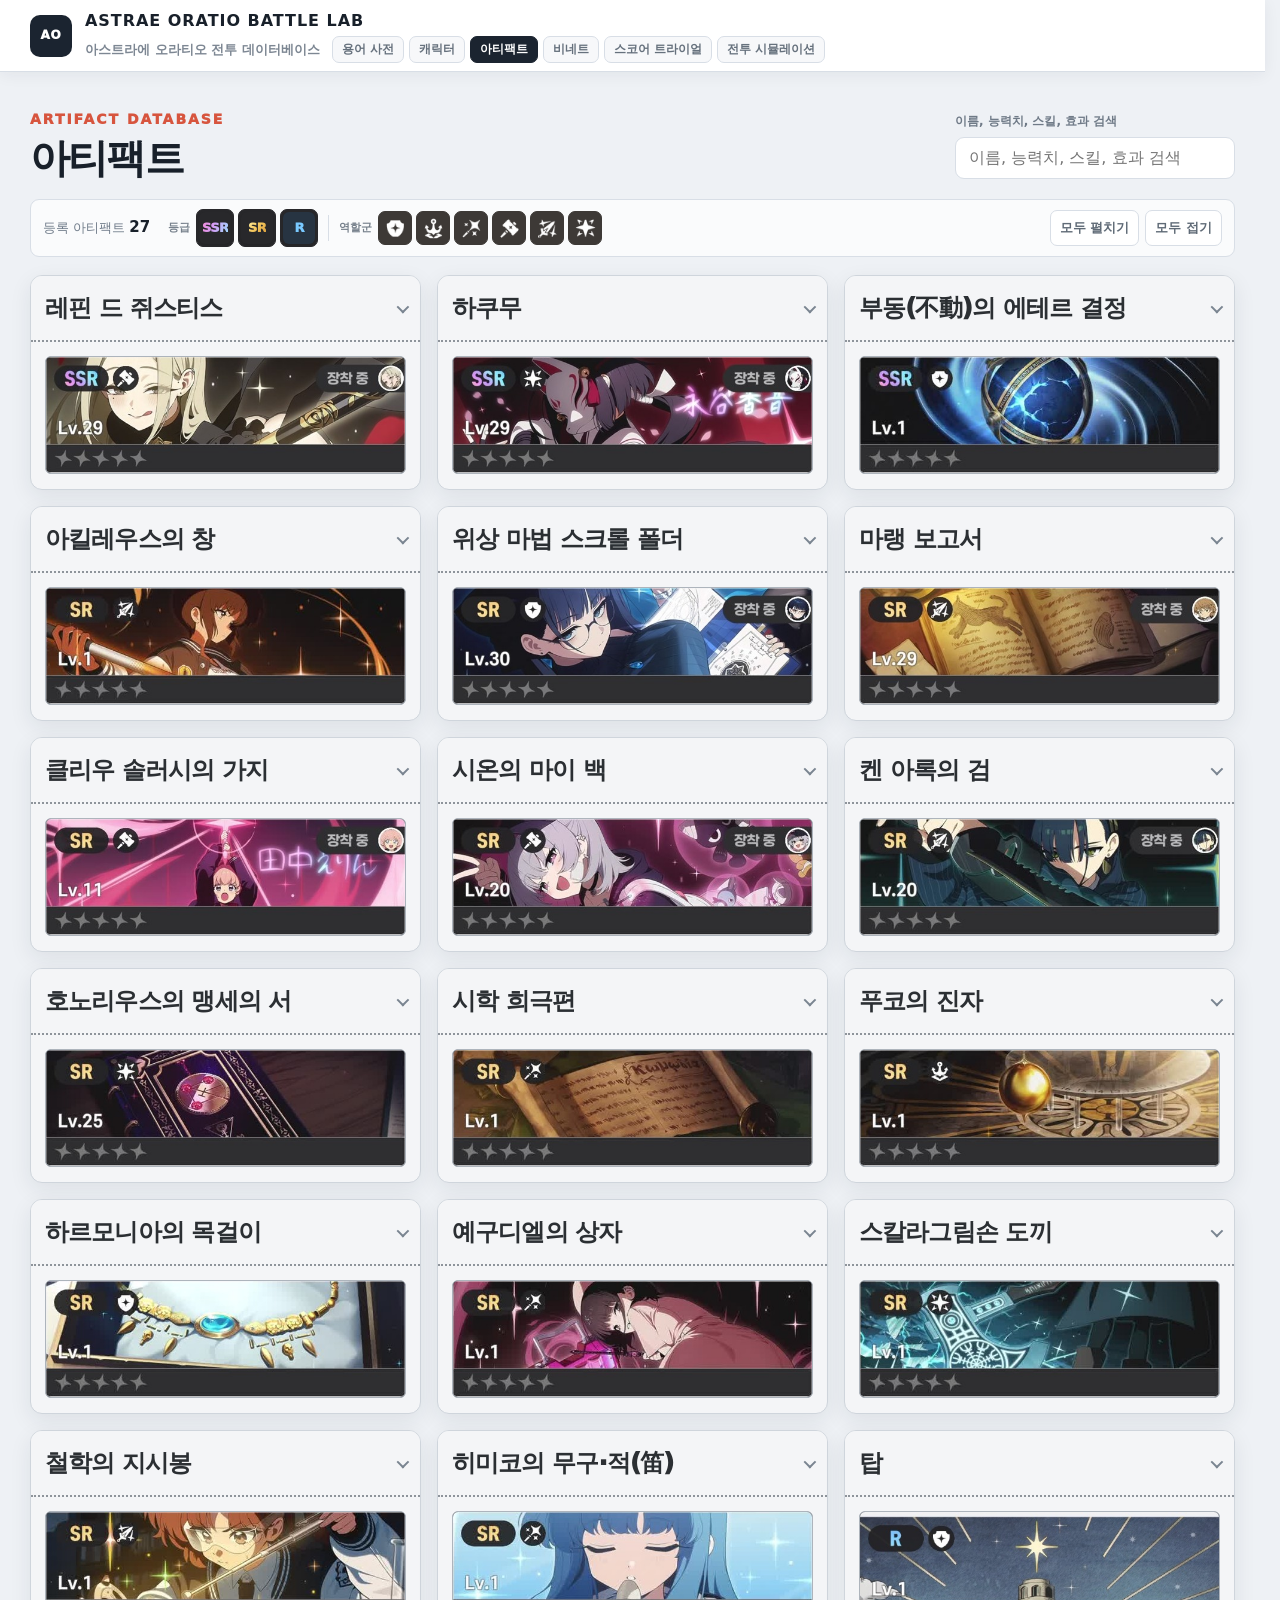
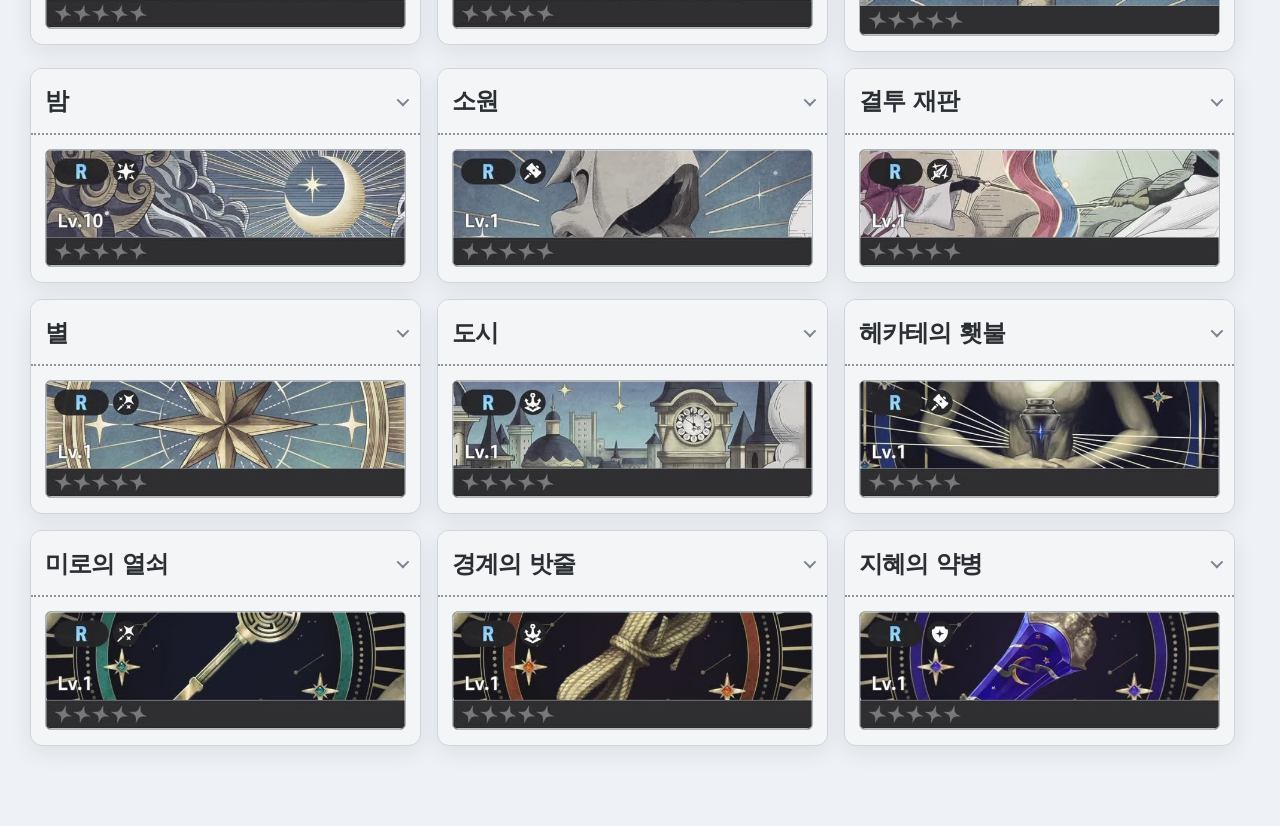
==== artifacts.html @ 06293d90 "모바일 버전 업로드" ====
<!DOCTYPE html>
<html lang="ko">
<head>
<meta charset="utf-8"/>
<meta content="width=device-width, initial-scale=1" name="viewport"/>
<meta content="아스트라에 오라티오 전투 데이터베이스" name="description"/>
<title>아티팩트 | Astrae Oratio Battle Lab</title>
<link href="styles.css?v=70" rel="stylesheet"/>
</head>
<body>
<header class="app-topbar">
<div class="brand">
<a aria-label="Astrae Oratio Battle Lab" class="brand-mark" href="characters.html">AO</a>
<div class="brand-copy">
<a class="brand-title" href="characters.html"><strong>ASTRAE ORATIO BATTLE LAB</strong></a>
<div class="brand-lower">
<small>아스트라에 오라티오 전투 데이터베이스</small>
<nav aria-label="페이지 이동" class="site-nav"><a href="glossary.html">용어 사전</a><a href="characters.html">캐릭터</a><a href="artifacts.html" class="active" aria-current="page">아티팩트</a><a href="vignettes.html">비네트</a><a href="score-trial.html">스코어 트라이얼</a><a href="combat.html">전투 시뮬레이션</a></nav>
</div>
</div>
</div>
</header>
<main class="page-shell artifact-page" id="top">
<header class="page-heading character-page-heading">
<div class="page-heading-copy">
<span>ARTIFACT DATABASE</span>
<h1>아티팩트</h1>
</div>
<label class="search-field">
<span>이름, 능력치, 스킬, 효과 검색</span>
<input id="artifact-search" placeholder="이름, 능력치, 스킬, 효과 검색" type="search"/>
</label>
</header>

<div class="list-toolbar artifact-filter-toolbar">
<div class="toolbar-primary">
<span class="character-total">등록 아티팩트 <b id="artifact-count">27</b></span>
<div aria-label="등급 및 역할군 필터" class="character-filters">
<div aria-label="등급 필터" class="filter-group artifact-grade-filter-group">
<span class="filter-group-label">등급</span>
<div class="filter-buttons">
<button class="filter-icon-button artifact-grade-filter" data-filter-group="grade" data-filter-value="SSR" data-tooltip="등급 · SSR" type="button"><span class="identity-icon-bg rarity-emblem rarity-ssr"><span>SSR</span></span></button>
<button class="filter-icon-button artifact-grade-filter" data-filter-group="grade" data-filter-value="SR" data-tooltip="등급 · SR" type="button"><span class="identity-icon-bg rarity-emblem rarity-sr"><span>SR</span></span></button>
<button class="filter-icon-button artifact-grade-filter" data-filter-group="grade" data-filter-value="R" data-tooltip="등급 · R" type="button"><span class="identity-icon-bg rarity-emblem rarity-r"><span>R</span></span></button>
</div>
</div>
<span aria-hidden="true" class="filter-divider"></span>
<div aria-label="역할군 필터" class="filter-group">
<span class="filter-group-label">역할군</span>
<div class="filter-buttons">
<button class="filter-icon-button" data-filter-group="role" data-filter-value="defender" data-tooltip="역할군 · 디펜더" type="button"><img alt="디펜더" src="assets/defender.png"/></button>
<button class="filter-icon-button" data-filter-group="role" data-filter-value="anchor" data-tooltip="역할군 · 앵커" type="button"><img alt="앵커" src="assets/anchor.png"/></button>
<button class="filter-icon-button" data-filter-group="role" data-filter-value="supporter" data-tooltip="역할군 · 서포터" type="button"><img alt="서포터" src="assets/supporter.png"/></button>
<button class="filter-icon-button" data-filter-group="role" data-filter-value="breaker" data-tooltip="역할군 · 브레이커" type="button"><img alt="브레이커" src="assets/breaker.png"/></button>
<button class="filter-icon-button" data-filter-group="role" data-filter-value="attacker" data-tooltip="역할군 · 어태커" type="button"><img alt="어태커" src="assets/attacker.png"/></button>
<button class="filter-icon-button" data-filter-group="role" data-filter-value="sweeper" data-tooltip="역할군 · 스위퍼" type="button"><img alt="스위퍼" src="assets/sweeper.png"/></button>
</div>
</div>
<button aria-hidden="true" class="reset-filters is-placeholder" disabled id="artifact-reset-filters" type="button">필터 초기화</button>
</div>
</div>
<div class="toolbar-actions">
<button id="artifact-expand-all" type="button">모두 펼치기</button>
<button id="artifact-collapse-all" type="button">모두 접기</button>
</div>
</div>

<section aria-label="아티팩트 목록" class="artifact-entry-list" id="artifact-list"></section>
<div class="empty-state" hidden id="artifact-empty">검색 또는 필터 조건에 맞는 아티팩트가 없습니다.</div>
</main>
<div aria-hidden="true" class="tooltip" role="tooltip"></div>
<script src="terms.js?v=69"></script>
<script src="artifact.js?v=69"></script>
</body>
</html>
---- styles.css ----
:root {
  --page: #eef1f5;
  --surface: #ffffff;
  --surface-soft: #f7f8fa;
  --surface-muted: #f1f3f6;
  --ink: #18202a;
  --text: #343d48;
  --muted: #6f7b89;
  --line: #d8dee6;
  --line-strong: #c5ced8;
  --navy: #1b2430;
  --accent: #d7553e;
  --accent-soft: #fff2ed;
  --cyan: #2c9d86;
  --shadow: 0 8px 24px rgba(28, 38, 49, .07);
  --font: "Pretendard Variable", "Pretendard", "SUIT Variable", "Apple SD Gothic Neo", "Noto Sans KR", system-ui, sans-serif;
}
* { box-sizing: border-box; }
html { scroll-behavior: smooth; background: var(--page); }
body { margin: 0; min-width: 320px; background: var(--page); color: var(--ink); font-family: var(--font); font-size: 16px; line-height: 1.68; word-break: keep-all; }
button, input { font: inherit; }
button { color: inherit; }
a { color: inherit; text-decoration: none; }

.app-topbar { position: sticky; top: 0; z-index: 100; display: flex; align-items: center; height: 72px; padding: 0 30px; border-bottom: 1px solid var(--line); background: rgba(255,255,255,.96); backdrop-filter: blur(14px); box-shadow: 0 3px 15px rgba(28,38,49,.06); }
.brand { display: flex; align-items: center; gap: 13px; min-width: 0; }
.brand-mark { display: grid; place-items: center; width: 42px; height: 42px; border-radius: 10px; background: var(--navy); color: #fff; font-size: 12px; font-weight: 950; letter-spacing: .06em; }
.brand-copy { min-width: 0; }
.brand-title { display: block; width: fit-content; }
.brand strong { display: block; font-size: 16px; letter-spacing: .06em; }
.brand-lower { display: flex; align-items: center; gap: 12px; margin-top: 1px; }
.brand-lower small { margin: 0; color: #7d8793; font-size: 13px; font-weight: 650; white-space: nowrap; }
.site-nav { display: flex; align-items: center; gap: 5px; }
.site-nav a { padding: 4px 9px; border: 1px solid var(--line); border-radius: 7px; background: var(--surface-soft); color: #66717d; font-size: 12px; font-weight: 850; line-height: 1.35; }
.site-nav a:hover { border-color: #9ea9b5; color: var(--navy); }
.site-nav a.active { border-color: var(--navy); background: var(--navy); color: #fff; }

.page-shell { max-width: 1320px; margin: 0 auto; padding: 34px 30px 80px; }
.page-heading { display: flex; align-items: end; justify-content: space-between; gap: 30px; margin-bottom: 20px; }
.page-heading > div > span { color: var(--accent); font-size: 14px; font-weight: 950; letter-spacing: .14em; }
.page-heading h1 { margin: 4px 0 6px; font-size: 40px; line-height: 1.15; letter-spacing: -.045em; }
.page-heading p { max-width: 800px; margin: 0; color: var(--muted); font-size: 15px; }
.search-field { display: grid; gap: 6px; min-width: 280px; }
.search-field span { color: #6f7a87; font-size: 12px; font-weight: 850; }
.search-field input { width: 100%; height: 42px; padding: 0 13px; border: 1px solid var(--line); border-radius: 9px; background: #fff; color: var(--ink); outline: none; }
.search-field input:focus { border-color: #9aa7b5; box-shadow: 0 0 0 3px rgba(82,107,178,.1); }

.list-toolbar { display: flex; align-items: center; justify-content: space-between; gap: 14px; margin-bottom: 10px; padding: 9px 12px; border: 1px solid var(--line); border-radius: 9px; background: rgba(255,255,255,.72); color: var(--muted); font-size: 13px; }
.list-toolbar b { color: var(--ink); font-size: 15px; }
.toolbar-primary { display: flex; align-items: center; flex: 1 1 auto; flex-wrap: wrap; gap: 9px 18px; min-width: 0; }
.character-total { flex: 0 0 auto; white-space: nowrap; }
.character-filters { display: flex; align-items: center; flex: 1 1 620px; flex-wrap: wrap; gap: 7px 10px; min-width: 0; }
.filter-group { display: inline-flex; align-items: center; gap: 6px; }
.filter-group-label { color: #77818c; font-size: 11px; font-weight: 900; white-space: nowrap; }
.filter-buttons { display: flex; align-items: center; flex-wrap: wrap; gap: 4px; }
.filter-icon-button { position: relative; display: grid; place-items: center; width: 34px; height: 34px; padding: 4px; border: 1px solid var(--line); border-radius: 8px; background: #fff; cursor: pointer; }
.filter-icon-button img { display: block; width: 25px; height: 25px; object-fit: contain; }
.filter-icon-button.active { border-color: #d6a900; background: #fff3a2; box-shadow: 0 0 0 2px rgba(255,211,34,.22); }
.filter-icon-button::after { content: attr(data-tooltip); position: absolute; z-index: 30; left: 50%; bottom: calc(100% + 8px); width: max-content; max-width: 180px; padding: 6px 8px; border-radius: 6px; background: #20262d; color: #fff; font-size: 12px; font-weight: 800; line-height: 1.35; pointer-events: none; opacity: 0; visibility: hidden; transform: translate(-50%,4px); transition: opacity .12s ease, transform .12s ease, visibility .12s ease; }
.filter-icon-button:hover::after, .filter-icon-button:focus-visible::after { opacity: 1; visibility: visible; transform: translate(-50%,0); }
.filter-divider { width: 1px; height: 26px; background: var(--line); }
.toolbar-actions { display: flex; flex: 0 0 auto; gap: 6px; }
.list-toolbar button, .section-nav button { border: 1px solid var(--line); border-radius: 7px; background: #fff; cursor: pointer; font-size: 13px; font-weight: 800; }
.toolbar-actions button { padding: 6px 9px; color: #5f6a76; }
.toolbar-actions button:hover, .section-nav button:hover { border-color: var(--navy); color: var(--navy); }

.character-list { display: grid; gap: 14px; }
.character-card { border: 1px solid var(--line-strong); border-radius: 12px; background: var(--surface); box-shadow: var(--shadow); overflow: clip; }
.character-summary { min-height: 112px; display: grid; grid-template-columns: minmax(310px,1fr) auto 30px; align-items: center; gap: 22px; padding: 14px 18px; cursor: pointer; list-style: none; user-select: none; }
.character-summary::-webkit-details-marker { display: none; }
.character-summary:hover { background: #fbfcfd; }
.character-card[open] .character-summary { border-bottom: 1px solid var(--line); }
.character-identity { display: flex; align-items: center; gap: 12px; min-width: 0; }
.character-portrait { position: relative; flex: 0 0 auto; width: 76px; height: 88px; overflow: hidden; border: 1px solid #d5dce5; border-radius: 8px; background: linear-gradient(145deg,#f6f3ef,#e9edf2); box-shadow: 0 2px 8px rgba(28,38,49,.08); }
.character-portrait-image { display: block; width: 100%; height: 100%; object-fit: cover; object-position: center 20%; }
.character-identity-icons { display: flex; gap: 5px; }
.character-identity-icon { display: block; width: 30px; height: 30px; object-fit: contain; border-radius: 5px; padding: 2px; background: #28282b; box-shadow: 0 1px 3px rgba(0,0,0,.14); }
.character-identity-icon.role-icon { background: #3d3936; }
.character-name-group { display: inline-flex; align-items: center; gap: 7px; min-width: 0; }
.character-identity h2 { margin: 0; font-size: 28px; line-height: 1.2; letter-spacing: -.035em; }
.character-tags { display: flex; flex-wrap: wrap; justify-content: flex-end; gap: 6px; }
.character-tag { padding: 5px 9px; border: 1px solid #dfe4e9; border-radius: 7px; background: #f3f5f7; color: #56616e; font-size: 12px; font-weight: 850; white-space: nowrap; }
.character-tag.hot { border-color: #ffcaba; background: var(--accent-soft); color: #bd4b34; }
.character-tag.rarity { border-color: #e2c977; background: #fff9dc; color: #8a6c00; }
.summary-action { display: flex; align-items: center; justify-content: flex-end; color: #7a8591; }
.summary-action i { width: 9px; height: 9px; border-right: 2px solid #7a8591; border-bottom: 2px solid #7a8591; transform: rotate(45deg) translateY(-2px); transition: transform .2s ease; }
.character-card[open] .summary-action i { transform: rotate(225deg) translate(-1px,-1px); }

.character-content { padding: 18px; background: #f8f9fb; }
.section-nav { position: sticky; top: 82px; z-index: 30; display: flex; gap: 6px; margin-bottom: 18px; padding: 7px; border: 1px solid var(--line); border-radius: 9px; background: rgba(255,255,255,.95); box-shadow: 0 4px 14px rgba(28,38,49,.05); overflow-x: auto; }
.section-nav button { padding: 8px 12px; color: #5e6976; white-space: nowrap; }
.character-section { scroll-margin-top: 145px; }
.character-section + .character-section { margin-top: 28px; }
.section-heading { display: flex; align-items: center; gap: 12px; margin-bottom: 10px; padding: 0 2px 9px; border-bottom: 2px solid var(--navy); }
.section-heading > span { color: var(--accent); font-size: 12px; font-weight: 950; letter-spacing: .1em; }
.section-heading h3 { position: relative; z-index: 0; display: inline-block; width: fit-content; margin: 0; padding: 0 5px 1px; font-size: 24px; line-height: 1.2; letter-spacing: -.025em; isolation: isolate; }
.section-heading h3::before { content: ""; position: absolute; z-index: -1; left: -2px; right: -3px; bottom: 1px; height: 46%; border-radius: 3px 7px 4px 2px; background: rgba(255,220,72,.58); transform: rotate(-.7deg) skewX(-5deg); transform-origin: left center; }
.section-heading p { margin: 2px 0 0; color: var(--muted); font-size: 14px; }

.reading-list { display: grid; gap: 8px; }
.reading-row { display: grid; grid-template-columns: 210px minmax(0,1fr); border: 1px solid var(--line); border-radius: 9px; background: #fff; overflow: hidden; }
.row-heading { padding: 16px; border-right: 1px solid var(--line); background: #f5f7f9; }
.row-type { display: block; color: var(--accent); font-size: 12px; font-weight: 950; letter-spacing: .1em; }
.row-heading h4 { margin: 5px 0 7px; font-size: 21px; line-height: 1.35; letter-spacing: -.025em; }
.row-badges { display: flex; flex-direction: column; align-items: flex-start; gap: 5px; }
.row-badge { display: inline-flex; padding: 3px 6px; border: 1px solid #d9dfe6; border-radius: 5px; background: #fff; color: #68737f; font-size: 11px; font-weight: 750; }
.row-badge--resource { border-color: #e5c72d; background: linear-gradient(transparent 8%,rgba(255,223,63,.76) 8%,rgba(255,223,63,.76) 92%,transparent 92%); color: #50440b; font-weight: 900; }
.row-body { min-width: 0; padding: 16px 19px; }
.row-body p { margin: 0 0 8px; color: var(--text); font-size: 17px; line-height: 1.82; }
.row-body p:last-of-type { margin-bottom: 0; }
.row-points { display: flex; flex-wrap: wrap; gap: 5px; margin-top: 12px; padding-top: 11px; border-top: 1px dashed #dce2e8; }
.row-points span { padding: 4px 7px; border-radius: 5px; background: #f2f4f7; color: #63707c; font-size: 12px; font-weight: 800; }
.subtle { color: #7e8995; font-size: 14px; }

.domain-panel { display: grid; grid-template-columns: 220px minmax(0,1fr); border: 1px solid var(--line); border-radius: 9px; background: #fff; overflow: hidden; }
.domain-condition { display: flex; flex-direction: column; justify-content: center; gap: 5px; padding: 16px; border-right: 1px solid var(--line); background: #f5f7f9; }
.domain-condition b { color: var(--accent); font-size: 12px; letter-spacing: .08em; }
.domain-condition span { font-weight: 900; }
.domain-effects { display: flex; flex-wrap: wrap; gap: 8px; align-items: center; padding: 16px 18px; }
.domain-effects span { padding: 7px 10px; border: 1px solid #d7dee5; border-radius: 7px; background: #f7f8fa; color: #47525e; font-size: 13px; font-weight: 850; }

.potential-list { display: grid; gap: 7px; }
.potential-row { display: grid; grid-template-columns: 60px 240px minmax(0,1fr); min-height: 64px; border: 1px solid var(--line); border-radius: 9px; background: #fff; overflow: hidden; }
.potential-index { display: grid; place-items: center; background: var(--navy); color: #fff; font-size: 14px; font-weight: 950; }
.potential-name { display: flex; align-items: center; padding: 13px 15px; border-right: 1px solid var(--line); background: #f5f7f9; font-size: 15px; font-weight: 900; }
.potential-detail { padding: 13px 17px; color: var(--text); font-size: 15px; line-height: 1.75; }

.term-link { appearance: none; display: inline; padding: 0 1px; border: 0; border-bottom: 1px solid currentColor; background: transparent; color: var(--cyan); font-weight: 900; cursor: help; text-underline-offset: 2px; }
.term-link:focus-visible { outline: 3px solid rgba(44,157,134,.18); outline-offset: 2px; border-radius: 2px; }
.tooltip { position: fixed; z-index: 300; width: min(360px,calc(100vw - 24px)); padding: 14px 15px; border: 1px solid #2b333d; border-radius: 9px; background: rgba(24,30,38,.98); color: #fff; box-shadow: 0 18px 45px rgba(0,0,0,.25); opacity: 0; visibility: hidden; pointer-events: none; transform: translateY(4px); transition: opacity .13s ease, transform .13s ease, visibility .13s ease; }
.tooltip.visible { opacity: 1; visibility: visible; pointer-events: auto; transform: translateY(0); }
.tooltip-category { color: #ffd95b; font-size: 12px; font-weight: 900; }
.tooltip h3 { margin: 3px 0 6px; font-size: 18px; }
.tooltip p { margin: 0; color: #e5e9ed; font-size: 14px; line-height: 1.7; }

.system-section, .glossary-mini { margin-top: 28px; }
.system-grid { display: grid; grid-template-columns: repeat(2,minmax(0,1fr)); gap: 8px; }
.system-grid article { padding: 15px 16px; border: 1px solid var(--line); border-radius: 9px; background: #fff; }
.system-grid b { display: block; margin-bottom: 5px; font-size: 15px; }
.system-grid p { margin: 0; color: #596572; font-size: 14px; }
.glossary-preview { display: flex; flex-wrap: wrap; gap: 8px; padding: 16px; border: 1px solid var(--line); border-radius: 9px; background: #fff; }
.glossary-preview .term-link { padding: 7px 10px; border: 1px solid #cbe0db; border-radius: 7px; background: #eef8f5; }

@media (max-width: 1040px) {
  .page-heading { align-items: stretch; flex-direction: column; gap: 16px; }
  .search-field { min-width: 0; max-width: 420px; }
  .character-summary { grid-template-columns: minmax(190px,1fr) minmax(0,1fr) 30px; gap: 14px; }
}
@media (max-width: 760px) {
  .app-topbar { height: auto; min-height: 62px; padding: 9px 16px; }
  .brand-lower { align-items: flex-start; flex-direction: column; gap: 5px; }
  .brand-lower small { display: none; }
  .site-nav { flex-wrap: wrap; }
  .page-shell { padding: 24px 12px 60px; }
  .page-heading h1 { font-size: 34px; }
  .list-toolbar { align-items: flex-start; flex-direction: column; }
  .character-filters { flex-basis: 100%; }
  .filter-divider { display: none; }
  .character-summary { grid-template-columns: minmax(0,1fr) 26px; gap: 12px; min-height: 96px; padding: 13px; }
  .character-portrait { width: 62px; height: 72px; }
  .character-identity-icon { width: 24px; height: 24px; }
  .character-identity h2 { font-size: 24px; }
  .character-tags { grid-column: 1 / -1; justify-content: flex-start; padding-left: 0; }
  .summary-action { grid-column: 2; grid-row: 1; }
  .character-content { padding: 12px; }
  .section-nav { top: 72px; }
  .reading-row { grid-template-columns: 1fr; }
  .row-heading { border-right: 0; border-bottom: 1px solid var(--line); }
  .potential-row { grid-template-columns: 50px minmax(0,1fr); }
  .potential-name { border-right: 0; }
  .potential-detail { grid-column: 1 / -1; border-top: 1px solid var(--line); }
  .domain-panel { grid-template-columns: 1fr; }
  .domain-condition { border-right: 0; border-bottom: 1px solid var(--line); }
  .system-grid { grid-template-columns: 1fr; }
}

/* ===== v2: compact skill rows + glossary page ===== */
.page-heading-copy { min-width: 0; }
.single-line-intro {
  max-width: none !important;
  white-space: nowrap;
  font-size: 14px !important;
}

/* 스킬 헤더는 이름이 충분히 보이도록 넓히고, 메타 정보는 설명 상단으로 이동 */
.reading-row {
  grid-template-columns: 310px minmax(0, 1fr);
  min-height: 0;
}
.row-heading {
  display: flex;
  flex-direction: column;
  justify-content: center;
  padding: 11px 16px;
}
.row-heading h4 {
  margin: 3px 0 0;
  font-size: 19px;
  line-height: 1.28;
  white-space: nowrap;
}
.row-type { font-size: 11px; }
.row-body {
  display: flex;
  flex-direction: column;
  justify-content: center;
  padding: 10px 15px 11px;
}
.row-body p {
  margin: 0;
  font-size: 15px;
  line-height: 1.62;
}
.skill-stage {
  display: grid;
  gap: 2px;
}
.skill-stage + .skill-stage {
  margin-top: 12px;
  padding-top: 12px;
  border-top: 1px dashed #d9e0e8;
}
.stage-title {
  margin-bottom: 2px !important;
}
.skill-meta {
  display: flex;
  flex-wrap: wrap;
  align-items: center;
  gap: 5px;
  margin-bottom: 7px;
}
.skill-meta .row-badge {
  flex: 0 0 auto;
  padding: 2px 6px;
  font-size: 11px;
  line-height: 1.45;
}
.row-points {
  margin-top: 7px;
  padding-top: 7px;
}
.compact-row .row-body { padding-top: 11px; padding-bottom: 11px; }

/* 새 모아 투명 초상화의 빈 공간이 생기지 않도록 카드 안에서 확대/크롭 */
.character-portrait-image {
  object-fit: cover;
  object-position: 50% 42%;
  transform: scale(1.18);
  transform-origin: center;
}

/* 용어 색상 */
.term-link[data-color="cyan"], .glossary-card-heading h2[data-color="cyan"] { color: #1597bd; }
.term-link[data-color="orange"], .glossary-card-heading h2[data-color="orange"] { color: #d85a32; }
.term-link[data-color="red"], .glossary-card-heading h2[data-color="red"] { color: #d94b3d; }
.term-link[data-color="green"], .glossary-card-heading h2[data-color="green"] { color: #3e8552; }
.term-link[data-color="purple"], .glossary-card-heading h2[data-color="purple"] { color: #9450c5; }

/* Glossary page — 기존 Balance Lab 용어 사전 레이아웃 계승 */
.glossary-page { max-width: 1460px; }
.glossary-toolbar { justify-content: flex-start; gap: 18px; }
.glossary-help { color: #7a8490; font-size: 12px; }
.glossary-list { display: grid; gap: 20px; }
.glossary-group {
  padding: 0;
  border: 1px solid var(--line);
  border-radius: 12px;
  background: rgba(255, 255, 255, .64);
  box-shadow: var(--shadow);
  overflow: hidden;
}
.glossary-group[hidden], .glossary-card[hidden] { display: none; }
.glossary-group-heading {
  display: flex;
  align-items: center;
  justify-content: space-between;
  padding: 12px 16px;
  border-bottom: 1px solid var(--line);
  background: #f2f4f7;
}
.glossary-group-heading span { font-size: 16px; font-weight: 950; }
.glossary-group-heading b {
  display: grid;
  place-items: center;
  min-width: 28px;
  height: 24px;
  padding: 0 7px;
  border-radius: 999px;
  background: var(--navy);
  color: #fff;
  font-size: 12px;
}
.glossary-grid { display: grid; grid-template-columns: minmax(0, 1fr); }
.glossary-card {
  display: grid;
  grid-template-columns: 265px minmax(0, 1fr);
  min-width: 0;
  border-bottom: 1px solid var(--line);
  background: #fff;
}
.glossary-card:last-child { border-bottom: 0; }
.glossary-card-heading {
  display: flex;
  align-items: flex-start;
  gap: 12px;
  padding: 17px 18px;
  border-right: 1px solid var(--line);
  background: #f7f8fa;
}
.glossary-number {
  flex: 0 0 auto;
  color: var(--accent);
  font-size: 12px;
  font-weight: 950;
  letter-spacing: .08em;
}
.glossary-card-heading small {
  display: block;
  margin-bottom: 2px;
  color: #7b8590;
  font-size: 11px;
  font-weight: 850;
}
.glossary-card-heading h2 {
  margin: 0;
  font-size: 22px;
  line-height: 1.28;
  letter-spacing: -.025em;
}
.glossary-card-body { min-width: 0; padding: 14px 18px; }
.glossary-definition + .glossary-definition {
  margin-top: 11px;
  padding-top: 11px;
  border-top: 1px dashed #dce2e8;
}
.glossary-definition h3 {
  margin: 0 0 5px;
  color: #7a8590;
  font-size: 11px;
  font-weight: 900;
}
.glossary-definition p {
  margin: 0 0 4px;
  color: var(--text);
  font-size: 15px;
  line-height: 1.72;
}
.glossary-definition p:last-child { margin-bottom: 0; }
.empty-state {
  padding: 50px 20px;
  border: 1px dashed var(--line-strong);
  border-radius: 10px;
  background: rgba(255,255,255,.62);
  color: var(--muted);
  text-align: center;
  font-size: 15px;
}

@media (max-width: 1040px) {
  .single-line-intro { overflow-x: auto; padding-bottom: 2px; }
  .reading-row { grid-template-columns: 270px minmax(0,1fr); }
  .row-heading h4 { white-space: normal; }
}

@media (max-width: 760px) {
  .single-line-intro { font-size: 12px !important; }
  .reading-row { grid-template-columns: 1fr; }
  .row-heading { border-right: 0; border-bottom: 1px solid var(--line); }
  .row-heading h4 { white-space: normal; }
  .glossary-card { grid-template-columns: 1fr; }
  .glossary-card-heading { border-right: 0; border-bottom: 1px solid var(--line); }
}

.character-page-heading {
  display: grid;
  grid-template-columns: minmax(0, 1fr) 280px;
  align-items: end;
  column-gap: 30px;
  row-gap: 6px;
}
.character-page-heading .single-line-intro {
  grid-column: 1 / -1;
  margin: 0;
  white-space: nowrap;
  overflow-x: auto;
  max-width: none;
  color: var(--muted);
  font-size: 14px !important;
  scrollbar-width: thin;
}
@media (max-width: 760px) {
  .character-page-heading { grid-template-columns: 1fr; }
  .character-page-heading .search-field,
  .character-page-heading .single-line-intro { grid-column: 1; }
  .character-page-heading .single-line-intro { font-size: 12px !important; }
}

/* ===== v4: filter icon visibility ===== */
/* 캐릭터 카드의 속성/역할군 아이콘 배경은 기존의 어두운 스타일을 유지하고,
   상단 필터 버튼의 흰 배경만 역할군 라벨 톤으로 어둡게 조정합니다. */
.filter-icon-button {
  background: #77818c;
  border-color: #77818c;
}
.filter-icon-button:hover,
.filter-icon-button:focus-visible {
  background: #66717d;
  border-color: #66717d;
}
.filter-icon-button.active {
  border-color: #d6a900;
  background: #fff3a2;
  box-shadow: 0 0 0 2px rgba(255, 211, 34, .22);
}
.filter-icon-button img { filter: none; }
.reset-filters {
  padding: 6px 9px;
  border: 1px solid var(--line);
  border-radius: 7px;
  background: #fff;
  color: #5f6a76;
  cursor: pointer;
  font-size: 12px;
  font-weight: 800;
}

.identity-icon-bg {
  display: grid;
  place-items: center;
  width: 32px;
  height: 32px;
  padding: 3px;
  border-radius: 6px;
  box-shadow: 0 1px 3px rgba(0,0,0,.14);
}
.character-identity-icons .identity-icon-bg:first-child { background: #28282b; }
.character-identity-icons .identity-icon-bg:nth-child(2) { background: #3d3936; }
.character-identity-icon {
  width: 26px;
  height: 26px;
  padding: 0;
  border-radius: 0;
  background: transparent;
  box-shadow: none;
}
.character-identity-icon.role-icon { background: transparent; }

.character-tag.rarity {
  border-color: #dfe4e9;
  background: #f3f5f7;
  color: #56616e;
}
.character-tag.basic {
  border-color: #d5dce5;
  background: #f7f8fa;
  color: #5e6976;
}

.reading-row { grid-template-columns: 340px minmax(0,1fr); }
.row-heading { min-width: 0; }
.row-heading h4 { white-space: normal; overflow-wrap: anywhere; }
.row-body p { margin: 0 0 4px; }
.row-body p:last-child { margin-bottom: 0; }
.skill-meta { margin-bottom: 6px; }
.skill-meta .row-badge,
.row-badge--resource {
  border: 1px solid #d7dee5;
  background: #fff;
  color: #596572;
  font-weight: 800;
  box-shadow: none;
}

/* #파쇄 추가 피해 등은 칩이 아니라 일반 본문으로 표시 */
.row-points { display: none; }

/* 영지 선언 왼쪽 정보칸을 스킬/고유 능력 제목칸과 동일 폭으로 통일 */
.domain-panel { grid-template-columns: 340px minmax(0,1fr); }
.domain-condition { padding: 12px 16px; }
.domain-effects {
  display: flex;
  flex-direction: column;
  align-items: stretch;
  justify-content: center;
  gap: 4px;
  padding: 11px 16px;
}
.domain-effects p {
  margin: 0;
  color: var(--text);
  font-size: 15px;
  line-height: 1.62;
}
.domain-effects span { padding: 0; border: 0; background: transparent; color: inherit; font-size: inherit; font-weight: inherit; }

/* 마력 노드의 이름/설명을 세로 중앙 정렬 */
.potential-name,
.potential-detail {
  display: flex;
  align-items: center;
}
.potential-detail { min-width: 0; }

/* 초상화별 크롭 */
.character-portrait-image { transform: none; }
.portrait-moa { object-fit: cover; object-position: 50% 38%; transform: scale(1.13); transform-origin: center; }
.portrait-doll { object-fit: cover; object-position: 50% 20%; transform: scale(1.02); transform-origin: center; }

/* 툴팁 내부에서도 불필요한 노란 강조 제거 */
.tooltip-category { color: #9fd9cb; }

@media (max-width: 1040px) {
  .reading-row { grid-template-columns: 290px minmax(0,1fr); }
  .domain-panel { grid-template-columns: 290px minmax(0,1fr); }
}
@media (max-width: 760px) {
  .identity-icon-bg { width: 27px; height: 27px; }
  .character-identity-icon { width: 22px; height: 22px; }
  .reading-row, .domain-panel { grid-template-columns: 1fr; }
}

/* ===== v5: filter buttons are dark by default ===== */
/* 상단 속성·역할군 필터는 비선택 상태에서도 캐릭터 카드 아이콘과 같은 어두운 배경을 유지합니다. */
.list-toolbar .filter-icon-button {
  background: #28282b;
  border-color: #28282b;
  color: #fff;
}
.list-toolbar .filter-group:nth-of-type(2) .filter-icon-button {
  background: #3d3936;
  border-color: #3d3936;
}
.list-toolbar .filter-icon-button:hover,
.list-toolbar .filter-icon-button:focus-visible {
  background: #34343a;
  border-color: #34343a;
}
.list-toolbar .filter-group:nth-of-type(2) .filter-icon-button:hover,
.list-toolbar .filter-group:nth-of-type(2) .filter-icon-button:focus-visible {
  background: #4a4541;
  border-color: #4a4541;
}
.list-toolbar .filter-icon-button.active {
  border-color: #d6a900;
  background: #fff3a2;
  box-shadow: 0 0 0 2px rgba(255, 211, 34, .22);
}


/* ===== v6: rarity emblem beside character attribute / role icons ===== */
/* 등급은 속성 아이콘 왼쪽에 동일 규격의 어두운 타일로 표시합니다. */
.character-identity-icons .identity-icon-bg {
  background: #28282b;
}
.character-identity-icons .identity-icon-bg:not(.rarity-emblem):last-child {
  background: #3d3936;
}
.rarity-emblem {
  display: grid;
  place-items: center;
  width: 32px;
  height: 32px;
  padding: 0;
  border-radius: 6px;
  background: #28282b !important;
  box-shadow: 0 1px 3px rgba(0,0,0,.14);
  line-height: 1;
}
.rarity-emblem > span {
  display: inline-block;
  font-size: 13px;
  font-weight: 1000;
  letter-spacing: -.045em;
  line-height: 1;
  color: transparent;
  -webkit-background-clip: text;
  background-clip: text;
}
/* SR: 인게임의 크림-골드 계열 그라데이션 */
.rarity-sr > span {
  background-image: linear-gradient(135deg, #fff1a8 0%, #f7cc62 42%, #d69a39 100%);
}
/* SSR: 인게임의 핑크-라일락-아쿠아 계열 그라데이션 */
.rarity-ssr > span {
  background-image: linear-gradient(110deg, #f28cd7 0%, #d79af4 40%, #9fd6ff 100%);
}
@media (max-width: 760px) {
  .rarity-emblem { width: 27px; height: 27px; }
  .rarity-emblem > span { font-size: 11.5px; }
}

/* ===== v8: character portrait fallback ===== */
.character-portrait--fallback {
  display: grid;
  place-items: center;
  background: linear-gradient(145deg, #ebeef3 0%, #dfe4ea 100%);
  color: #4c5662;
}
.character-portrait--fallback > span {
  font-size: 28px;
  font-weight: 950;
  letter-spacing: -.04em;
}
@media (max-width: 760px) {
  .character-portrait--fallback > span { font-size: 23px; }
}

/* ===== v9: glossary reference panels + portrait updates ===== */
.portrait-anna {
  object-fit: cover;
  object-position: 50% 34%;
  transform: scale(1.05);
  transform-origin: center;
}
.portrait-mayoi {
  object-fit: cover;
  object-position: 50% 34%;
  transform: scale(1.04);
  transform-origin: center;
}
.portrait-canon {
  object-fit: cover;
  object-position: 50% 32%;
  transform: scale(1.04);
  transform-origin: center;
}

.reference-panels {
  display: grid;
  gap: 14px;
  margin-bottom: 18px;
}
.reference-panel {
  border: 1px solid var(--line-strong);
  border-radius: 12px;
  background: #fff;
  box-shadow: var(--shadow);
  overflow: hidden;
}
.reference-panel-heading {
  display: grid;
  grid-template-columns: 110px minmax(0,1fr);
  gap: 18px;
  align-items: center;
  padding: 15px 18px;
  border-bottom: 1px solid var(--line);
  background: #f5f7f9;
}
.reference-panel-heading > span {
  color: var(--accent);
  font-size: 12px;
  font-weight: 950;
  letter-spacing: .12em;
}
.reference-panel-heading h2 {
  margin: 0;
  font-size: 22px;
  line-height: 1.25;
  letter-spacing: -.025em;
}
.reference-panel-heading p {
  margin: 3px 0 0;
  color: var(--muted);
  font-size: 13px;
  line-height: 1.65;
}
.attribute-reference-row {
  display: grid;
  grid-template-columns: repeat(6, minmax(100px,1fr));
  gap: 0;
}
.reference-icon-item {
  display: flex;
  align-items: center;
  justify-content: center;
  gap: 9px;
  min-height: 66px;
  padding: 10px 12px;
  border-right: 1px solid var(--line);
}
.reference-icon-item:last-child { border-right: 0; }
.reference-icon-item b {
  font-size: 14px;
  font-weight: 900;
  white-space: nowrap;
}
.reference-icon {
  display: grid;
  place-items: center;
  flex: 0 0 auto;
  width: 36px;
  height: 36px;
  padding: 4px;
  border-radius: 7px;
  box-shadow: 0 1px 3px rgba(0,0,0,.14);
}
.reference-icon img {
  display: block;
  width: 28px;
  height: 28px;
  object-fit: contain;
}
.attribute-icon { background: #28282b; }
.role-icon-bg { background: #3d3936; }
.role-reference-list { display: grid; }
.role-reference-row {
  display: grid;
  grid-template-columns: 54px 110px minmax(0,1fr);
  align-items: center;
  min-height: 62px;
  padding: 9px 16px;
  border-bottom: 1px solid var(--line);
}
.role-reference-row:last-child { border-bottom: 0; }
.role-reference-row b {
  font-size: 15px;
  font-weight: 950;
}
.role-reference-row p {
  margin: 0;
  color: var(--text);
  font-size: 14px;
  line-height: 1.65;
}

@media (max-width: 900px) {
  .attribute-reference-row {
    grid-template-columns: repeat(3, minmax(100px,1fr));
  }
  .reference-icon-item:nth-child(3) { border-right: 0; }
  .reference-icon-item:nth-child(-n+3) { border-bottom: 1px solid var(--line); }
}
@media (max-width: 620px) {
  .reference-panel-heading { grid-template-columns: 1fr; gap: 3px; }
  .attribute-reference-row { grid-template-columns: repeat(2, minmax(0,1fr)); }
  .reference-icon-item:nth-child(3) { border-right: 1px solid var(--line); }
  .reference-icon-item:nth-child(2n) { border-right: 0; }
  .reference-icon-item:nth-child(-n+4) { border-bottom: 1px solid var(--line); }
  .role-reference-row {
    grid-template-columns: 46px minmax(0,1fr);
    gap: 0 8px;
  }
  .role-reference-row p {
    grid-column: 1 / -1;
    margin-top: 6px;
    padding-left: 54px;
  }
}

/* ===== v11: centered glossary reference headings + character attribute groups ===== */
.reference-panel-heading > span,
.reference-panel-heading > div {
  text-align: center;
}
.reference-panel-heading > span {
  justify-self: center;
}
.reference-panel-heading > div {
  width: 100%;
}

.character-list {
  display: grid;
  gap: 20px;
}
.character-attribute-group {
  display: grid;
  gap: 10px;
  min-width: 0;
}
.character-attribute-group[hidden] { display: none; }
.character-attribute-heading {
  display: flex;
  align-items: center;
  gap: 9px;
  min-height: 42px;
  padding: 6px 9px;
  border-bottom: 2px solid var(--navy);
}
.attribute-heading-icon {
  display: grid;
  place-items: center;
  width: 30px;
  height: 30px;
  padding: 3px;
  border-radius: 6px;
  background: #28282b;
  box-shadow: 0 1px 3px rgba(0,0,0,.14);
}
.attribute-heading-icon img {
  display: block;
  width: 23px;
  height: 23px;
  object-fit: contain;
}
.character-attribute-heading strong {
  font-size: 16px;
  font-weight: 950;
  letter-spacing: -.015em;
}
.attribute-heading-count {
  display: grid;
  place-items: center;
  min-width: 24px;
  height: 22px;
  margin-left: 2px;
  padding: 0 6px;
  border-radius: 999px;
  background: #e9edf2;
  color: #66717d;
  font-size: 11px;
  font-weight: 900;
}

@media (max-width: 620px) {
  .reference-panel-heading > span,
  .reference-panel-heading > div { text-align: center; }
}

/* ===== v13: battle-skill family + variant labels ===== */
.skill-variant {
  display: block;
  margin-top: 1px;
  color: #6f7b89;
  font-size: 12px;
  font-weight: 800;
  line-height: 1.4;
}

/* ===== v15: role filter active state ===== */
/* 역할군도 속성 필터와 동일하게 선택 시 노란 배경/테두리로 확실하게 표시 */
.list-toolbar .filter-group .filter-icon-button.active,
.list-toolbar .filter-group:nth-of-type(2) .filter-icon-button.active {
  border-color: #d6a900;
  background: #fff3a2;
  box-shadow: 0 0 0 2px rgba(255, 211, 34, .22);
}
.list-toolbar .filter-group .filter-icon-button.active:hover,
.list-toolbar .filter-group .filter-icon-button.active:focus-visible,
.list-toolbar .filter-group:nth-of-type(2) .filter-icon-button.active:hover,
.list-toolbar .filter-group:nth-of-type(2) .filter-icon-button.active:focus-visible {
  border-color: #d6a900;
  background: #fff3a2;
}


/* ===== v16: remove ATTRIBUTE / ROLE labels ===== */
.reference-panel-heading {
  grid-template-columns: minmax(0, 1fr);
  gap: 0;
}
.reference-panel-heading > div {
  grid-column: 1;
  text-align: center;
}

/* ===== v17: glossary term title unification ===== */
/* 용어 사전의 용어명은 캐릭터 속성 제목과 동일한 텍스트 색을 사용합니다. */
.glossary-card-heading h2,
.glossary-card-heading h2[data-color] {
  color: var(--ink) !important;
}

/* ===== v20: Luna portrait ===== */
.portrait-luna { object-fit: cover; object-position: 50% 42%; transform: scale(1.03); transform-origin: center; }

/* v21: Souka portrait */
.portrait-souka { object-fit: cover; object-position: 50% 34%; transform: scale(1.03); transform-origin: center; }

/* ===== v22: Haru portrait + magic node unlock order ===== */
.portrait-haru { object-fit: cover; object-position: 50% 36%; transform: scale(1.04); transform-origin: center; }
.node-unlock-order {
  display: flex;
  align-items: center;
  flex-wrap: wrap;
  gap: 8px;
  margin: 0 0 10px;
  padding: 0 2px;
}
.node-unlock-label {
  color: #6f7b89;
  font-size: 12px;
  font-weight: 850;
}
.node-unlock-route {
  display: inline-flex;
  align-items: center;
  min-height: 26px;
  padding: 3px 10px;
  border-radius: 999px;
  background: #eef2f8;
  color: #233149;
  font-size: 13px;
  font-weight: 900;
  letter-spacing: .01em;
  white-space: nowrap;
}

/* ===== v23: character jump portraits + Sigrid ===== */
.character-jumpbar {
  display: flex;
  align-items: flex-start;
  gap: 12px;
  margin: 0 0 12px;
  padding: 10px 12px 9px;
  border: 1px solid var(--line);
  border-radius: 10px;
  background: rgba(255,255,255,.84);
  overflow-x: auto;
  overscroll-behavior-inline: contain;
  scrollbar-width: thin;
}
.character-jump-button {
  appearance: none;
  flex: 0 0 78px;
  display: grid;
  justify-items: center;
  gap: 5px;
  padding: 2px 2px 4px;
  border: 0;
  background: transparent;
  color: var(--ink);
  cursor: pointer;
}
.character-jump-portrait {
  display: block;
  width: 54px;
  height: 54px;
  overflow: hidden;
  border: 2px solid #d8dee6;
  border-radius: 50%;
  background: #eef1f4;
  box-shadow: 0 1px 4px rgba(28,38,49,.08);
  transition: border-color .12s ease, transform .12s ease, box-shadow .12s ease;
}
.character-jump-portrait img {
  display: block;
  width: 100%;
  height: 100%;
  object-fit: cover;
  object-position: 50% 35%;
}
.character-jump-name {
  display: -webkit-box;
  width: 100%;
  min-height: 2.5em;
  overflow: hidden;
  color: #344150;
  font-size: 11px;
  font-weight: 850;
  line-height: 1.25;
  text-align: center;
  white-space: normal;
  -webkit-box-orient: vertical;
  -webkit-line-clamp: 2;
}
.character-jump-button:hover .character-jump-portrait,
.character-jump-button:focus-visible .character-jump-portrait {
  border-color: #293341;
  box-shadow: 0 0 0 2px rgba(41,51,65,.12);
  transform: translateY(-1px);
}
.character-jump-button:focus-visible { outline: none; }
.portrait-sigrid { object-fit: cover; object-position: 50% 34%; transform: scale(1.04); transform-origin: center; }

@media (max-width: 760px) {
  .character-jumpbar { gap: 8px; padding: 8px; }
  .character-jump-button { flex-basis: 68px; }
  .character-jump-portrait { width: 48px; height: 48px; }
  .character-jump-name { font-size: 10px; }
}

/* ===== v26: reliable static character portrait jump bar ===== */
.character-jumpbar {
  flex-wrap: nowrap;
  width: 100%;
  min-height: 82px;
}
.character-jump-button { min-width: 72px; }
.character-jump-portrait img { object-fit: cover; object-position: 50% 35%; }

/* ===== v28: initial-load performance ===== */
/* 상단 바로가기용 72px 썸네일과 카드용 축소 이미지를 사용해 큰 원본 이미지 디코딩 지연을 제거합니다. */
.character-jump-portrait img,
.character-portrait-image {
  image-rendering: auto;
}
.character-jump-button,
.character-summary {
  contain: layout paint;
}
/* 화면 밖의 닫힌 카드 렌더링 비용을 최소화하되 요약 행 높이는 즉시 확보합니다. */
.character-card {
  content-visibility: auto;
  contain-intrinsic-size: 112px;
}

/* ===== v29: deterministic jumpbar + heading alignment ===== */
/* 캐릭터 제목의 하단과 검색 입력창 하단을 정확히 맞춥니다. */
.character-page-heading .page-heading-copy {
  align-self: end;
}
.character-page-heading h1 {
  margin: 4px 0 0;
  line-height: 42px;
}
.character-page-heading .search-field {
  align-self: end;
}
/* 바로가기 바는 HTML의 고정 순서를 그대로 사용하며 첫 화면에서 전부 즉시 렌더링합니다. */
.character-jumpbar {
  content-visibility: visible;
}
.character-jump-button {
  contain: none;
}
.character-card {
  content-visibility: visible;
  contain-intrinsic-size: auto;
}

/* ===== v30: jump-name wrapping + Erin ===== */
.character-jump-name {
  display: -webkit-box;
  -webkit-box-orient: vertical;
  -webkit-line-clamp: 2;
  overflow: hidden;
  white-space: normal;
  word-break: keep-all;
  overflow-wrap: normal;
  line-break: strict;
  max-height: 2.5em;
}
.portrait-erin { object-fit: cover; object-position: 50% 28%; transform: scale(1.04); transform-origin: center; }

/* ===== v31: glossary search positioning + Mai/Chikage portraits ===== */
.glossary-card { scroll-margin-top: 92px; }
.portrait-mai { object-position: 50% 28%; }
.portrait-chikage { object-position: 50% 26%; }


/* ===== v32: polished portrait rail, search highlights, Ren ===== */
/* Horizontal portrait rail: hidden scrollbar, vertically centered content, mouse drag support. */
.character-jumpbar {
  align-items: center;
  min-height: 108px;
  padding: 10px 12px;
  overflow-x: auto;
  overflow-y: hidden;
  scrollbar-width: none;
  -ms-overflow-style: none;
  cursor: grab;
  user-select: none;
  -webkit-user-select: none;
  scroll-behavior: smooth;
}
.character-jumpbar::-webkit-scrollbar { display: none; width: 0; height: 0; }
.character-jumpbar.is-dragging { cursor: grabbing; scroll-behavior: auto; }
.character-jump-button {
  align-self: center;
  flex: 0 0 78px;
  min-width: 78px;
}
.character-jump-name {
  display: grid;
  align-content: start;
  width: 100%;
  min-height: 2.5em;
  max-height: 2.5em;
  overflow: hidden;
  white-space: normal;
  word-break: keep-all;
  line-height: 1.25;
}
.jump-name-line { display: block; white-space: nowrap; }

/* Search keyword highlighting inside expanded character details. */
.search-match {
  padding: 0 .08em;
  border-radius: 3px;
  background: rgba(255, 224, 72, .62);
  color: inherit;
  box-shadow: inset 0 -1px 0 rgba(198, 152, 0, .18);
}
.term-link.search-match-term {
  border-radius: 3px;
  background: rgba(255, 224, 72, .62);
  box-shadow: inset 0 -1px 0 rgba(198, 152, 0, .18);
}

/* Glossary heading bottom aligns with the search input bottom, matching character page. */
.glossary-page-heading {
  display: grid;
  grid-template-columns: minmax(0, 1fr) 280px;
  align-items: end;
  column-gap: 30px;
  row-gap: 6px;
}
.glossary-page-heading .page-heading-copy,
.glossary-page-heading .search-field { align-self: end; }
.glossary-page-heading h1 {
  margin: 4px 0 0;
  line-height: 42px;
}
.portrait-ren { object-fit: cover; object-position: 50% 28%; }

@media (max-width: 760px) {
  .character-jumpbar { min-height: 96px; }
  .character-jump-button { flex-basis: 68px; min-width: 68px; }
  .glossary-page-heading { grid-template-columns: 1fr; }
  .glossary-page-heading .search-field { grid-column: 1; }
}

/* ===== v34: Shion / Lyria portraits ===== */
.portrait-shion { object-fit: cover; object-position: 50% 30%; transform: scale(1.04); transform-origin: center; }
.portrait-liria { object-fit: cover; object-position: 50% 28%; transform: scale(1.04); transform-origin: center; }

/* ===== v37: robust character search highlighting ===== */
::highlight(character-search-match) {
  background-color: rgba(255, 221, 45, .92);
  color: #15191f;
}
.search-match {
  padding: 0 .08em;
  border-radius: 3px;
  background: rgba(255, 221, 45, .92) !important;
  color: #15191f !important;
  box-shadow: inset 0 -1px 0 rgba(170, 125, 0, .25);
}
.term-link.search-match-term {
  background: rgba(255, 221, 45, .92) !important;
  color: #15191f !important;
}

/* ===== v38: battle skill title / stage labeling ===== */
.skill-parent-name { font-weight: 800; }
.skill-variant-inline { font-weight: 1000; }
.row-heading h4 .skill-parent-name,
.row-heading h4 .skill-variant-inline { display: inline; }

/* ===== v39: battle skill stage label before skill title ===== */
.skill-step-prefix {
  display: inline;
  margin-right: 5px;
  color: var(--accent);
  font-size: inherit;
  font-weight: inherit;
  line-height: inherit;
  letter-spacing: inherit;
  white-space: nowrap;
}

/* ===== v42: charge stage badge + cleaner skill-title wrapping ===== */
.stage-title {
  margin: 0 0 7px !important;
  line-height: 1;
}
.stage-title b {
  display: inline-flex;
  align-items: center;
  min-height: 30px;
  padding: 5px 10px;
  border-radius: 6px;
  background: #1b2a4d;
  color: #fff;
  font-size: 14px;
  font-weight: 900;
  line-height: 1.35;
  letter-spacing: -.015em;
  white-space: nowrap;
}

/* 전투 스킬명은 한국어 음절 중간에서 억지로 끊지 않고,
   하위 스킬명은 하나의 덩어리로 다음 줄에 내려가도록 처리 */
.row-heading h4 {
  word-break: keep-all;
  overflow-wrap: normal;
}
.row-heading h4 .skill-variant-inline {
  display: inline-block;
  max-width: 100%;
  white-space: nowrap;
  word-break: keep-all;
}

/* ===== v45: score trial simplification + artifact browser ===== */
.score-toolbar { align-items: center; }
.score-toolbar-primary { gap: 12px 18px; }
.score-weak-filterbar { display: inline-flex; align-items: center; gap: 8px; flex-wrap: wrap; }
.score-weak-filterbar-label { color: #77818c; font-size: 12px; font-weight: 900; white-space: nowrap; }
.score-weak-filterbar-buttons { gap: 6px; }
.score-static-attribute.is-static { cursor: default; pointer-events: none; }
.score-static-attribute.is-static img { width: 23px; height: 23px; }
.boss-emblem { min-width: 32px; background: #28282b !important; color: #fff; }
.boss-emblem > span { font-size: 9px; font-weight: 950; letter-spacing: .02em; }
.portrait-astaroth { object-fit: cover; object-position: center; transform: none; }
.score-trial-content { display: grid; gap: 28px; }
.score-trial-content .character-section + .character-section { margin-top: 0; }

.artifact-page { max-width: 1480px; }
.artifact-toolbar { margin-bottom: 14px; }
.artifact-role-legend { display: inline-flex; align-items: center; gap: 8px; color: #77818c; font-size: 12px; font-weight: 850; }
.artifact-role-chip { display: inline-flex; align-items: center; gap: 5px; padding: 4px 8px; border: 1px solid var(--line); border-radius: 7px; background: #fff; color: var(--text); }
.artifact-role-chip img { width: 20px; height: 20px; padding: 2px; border-radius: 4px; background: #3d3936; }
.artifact-browser { display: grid; grid-template-columns: minmax(270px, 330px) minmax(300px, .9fr) minmax(360px, 1.1fr); gap: 14px; min-height: 670px; }
.artifact-catalog,
.artifact-preview,
.artifact-detail { min-width: 0; border: 1px solid var(--line-strong); border-radius: 14px; background: #fff; box-shadow: var(--shadow); overflow: hidden; }
.artifact-catalog { display: flex; flex-direction: column; }
.artifact-catalog-head { display: flex; align-items: end; justify-content: space-between; gap: 10px; padding: 16px 16px 13px; border-bottom: 1px solid var(--line); background: #f5f7f9; }
.artifact-catalog-head span,
.artifact-detail-kicker,
.artifact-preview-kicker { color: var(--accent); font-size: 11px; font-weight: 950; letter-spacing: .11em; }
.artifact-catalog-head h2 { margin: 2px 0 0; font-size: 21px; line-height: 1.2; letter-spacing: -.025em; }
.artifact-catalog-head small { color: var(--muted); font-size: 11px; font-weight: 800; white-space: nowrap; }
.artifact-catalog-scroll { flex: 1 1 auto; min-height: 0; max-height: 690px; overflow-y: auto; overscroll-behavior: contain; scrollbar-gutter: stable; }
.artifact-role-group + .artifact-role-group { border-top: 1px solid var(--line); }
.artifact-role-heading { position: sticky; top: 0; z-index: 2; display: grid; grid-template-columns: 34px minmax(0,1fr) auto; align-items: center; gap: 8px; min-height: 52px; padding: 8px 12px; background: rgba(247,248,250,.97); border-bottom: 1px solid var(--line); backdrop-filter: blur(8px); }
.artifact-role-heading .reference-icon { width: 30px; height: 30px; padding: 3px; }
.artifact-role-heading .reference-icon img { width: 23px; height: 23px; }
.artifact-role-heading b { font-size: 14px; font-weight: 950; }
.artifact-role-heading > span:last-child { display: grid; place-items: center; min-width: 22px; height: 22px; padding: 0 6px; border-radius: 999px; background: #e9edf2; color: #66717d; font-size: 11px; font-weight: 900; }
.artifact-role-items { display: grid; gap: 7px; padding: 9px; }
.artifact-list-item { display: grid; grid-template-columns: 70px minmax(0,1fr); align-items: center; gap: 10px; width: 100%; padding: 7px; border: 1px solid var(--line); border-radius: 10px; background: #fff; text-align: left; cursor: pointer; transition: border-color .15s ease, box-shadow .15s ease, transform .15s ease; }
.artifact-list-item:hover { border-color: #9ea9b5; transform: translateY(-1px); }
.artifact-list-item.active { border-color: #d6a900; box-shadow: 0 0 0 2px rgba(255,211,34,.23); background: #fffdf2; }
.artifact-list-thumb { display: block; width: 70px; aspect-ratio: 3 / 4; overflow: hidden; border: 1px solid #d6dde5; border-radius: 7px; background: #f3f5f7; }
.artifact-list-thumb img { display: block; width: 100%; height: 100%; object-fit: cover; }
.artifact-list-copy { display: grid; gap: 4px; min-width: 0; }
.artifact-list-copy b { font-size: 14px; line-height: 1.35; }
.artifact-list-copy span { color: var(--muted); font-size: 12px; font-weight: 800; }
.artifact-role-empty { padding: 12px 8px; color: #9aa3ad; font-size: 12px; text-align: center; }
.artifact-list-empty { padding: 20px; color: var(--muted); font-size: 13px; text-align: center; }

.artifact-preview { display: flex; flex-direction: column; align-items: center; justify-content: center; min-height: 670px; padding: 24px; background: radial-gradient(circle at 50% 40%, #fff 0, #f7f8fa 56%, #eef1f5 100%); }
.artifact-preview-kicker { align-self: flex-start; margin-bottom: 14px; }
.artifact-card-stage { display: grid; place-items: center; width: min(100%, 390px); min-height: 480px; padding: 20px; }
.artifact-card-stage img { display: block; width: min(100%, 300px); max-height: 500px; object-fit: contain; filter: drop-shadow(0 18px 20px rgba(35,42,50,.18)); }
.artifact-preview-name { margin-top: 10px; font-size: 20px; font-weight: 950; letter-spacing: -.02em; text-align: center; }

.artifact-detail { display: flex; flex-direction: column; }
.artifact-detail-head { padding: 22px 22px 18px; border-bottom: 1px solid var(--line); background: #f5f7f9; }
.artifact-name-wrap h2 { margin: 3px 0 9px; font-size: 30px; line-height: 1.2; letter-spacing: -.035em; }
.artifact-level-line { display: flex; align-items: center; flex-wrap: wrap; gap: 7px; }
.artifact-level-line > span { font-weight: 900; }
.artifact-grade { display: inline-flex; align-items: center; height: 26px; padding: 0 8px; border-radius: 7px; background: #28282b; color: #f4c94d; font-size: 13px; }
.artifact-stars { color: #d6a900; letter-spacing: .08em; font-size: 17px; }
.artifact-detail-section { padding: 17px 22px; border-bottom: 1px solid var(--line); }
.artifact-detail-section:last-child { border-bottom: 0; }
.artifact-section-label { margin-bottom: 9px; color: #7a8490; font-size: 11px; font-weight: 950; letter-spacing: .1em; }
.artifact-role-on-row { display: grid; grid-template-columns: 40px minmax(0,1fr) auto; align-items: center; gap: 10px; }
.artifact-role-on-row .reference-icon { width: 36px; height: 36px; padding: 4px; }
.artifact-role-on-row .reference-icon img { width: 28px; height: 28px; }
.artifact-role-on-row b { font-size: 15px; }
.artifact-role-on-row span:not(.reference-icon):not(.artifact-on-badge) { color: var(--muted); font-size: 13px; font-weight: 750; }
.artifact-on-badge { display: inline-grid; place-items: center; min-width: 42px; height: 25px; padding: 0 9px; border-radius: 999px; background: #272b30; color: #f4c94d; font-size: 11px; font-weight: 950; }
.artifact-stat-list { display: grid; border: 1px solid var(--line); border-radius: 9px; overflow: hidden; }
.artifact-stat-row { display: flex; align-items: center; justify-content: space-between; gap: 14px; min-height: 40px; padding: 7px 11px; border-bottom: 1px solid var(--line); }
.artifact-stat-row:last-child { border-bottom: 0; }
.artifact-stat-row span { color: #65707c; font-size: 13px; font-weight: 800; }
.artifact-stat-row b { font-size: 16px; }
.artifact-effect-list { display: grid; gap: 6px; }
.artifact-effect-list p { margin: 0; color: var(--text); font-size: 14px; line-height: 1.7; }
.artifact-term { color: var(--cyan); font-weight: 900; }
.artifact-skill-link { display: grid; grid-template-columns: 44px minmax(0,1fr) auto; align-items: center; gap: 10px; padding: 10px; border: 1px solid var(--line); border-radius: 10px; background: #f8f9fb; }
.artifact-skill-avatar { display: grid; place-items: center; width: 40px; height: 40px; border-radius: 50%; background: #353b43; color: #fff; font-size: 15px; font-weight: 950; }
.artifact-skill-copy { display: grid; gap: 1px; }
.artifact-skill-copy b { font-size: 14px; }
.artifact-skill-copy span { color: var(--muted); font-size: 12px; font-weight: 750; }
.artifact-skill-link strong { color: #526bb2; font-size: 15px; }

@media (max-width: 1120px) {
  .artifact-browser { grid-template-columns: 300px minmax(300px,1fr); }
  .artifact-detail { grid-column: 1 / -1; }
  .artifact-preview { min-height: 540px; }
}
@media (max-width: 760px) {
  .artifact-browser { grid-template-columns: 1fr; min-height: 0; }
  .artifact-catalog-scroll { max-height: 430px; }
  .artifact-preview { min-height: 480px; }
  .artifact-card-stage { min-height: 370px; }
  .artifact-detail { grid-column: auto; }
  .artifact-name-wrap h2 { font-size: 26px; }
}


/* ===== v47: static score terms + restored artifact detail cards ===== */
.score-static-term {
  color: var(--cyan);
  font-weight: 900;
}
.score-trial-content .row-body[data-auto-terms="off"] .score-static-term {
  cursor: text;
  text-decoration: none;
}

.artifact-detail-head {
  padding: 22px 22px 18px;
}
.artifact-name-wrap h2 {
  margin: 3px 0 0;
}
.artifact-equip-section,
.artifact-description-section,
.artifact-linked-section {
  padding: 17px 22px;
}
.artifact-section-label {
  margin-bottom: 10px;
  color: #7a8490;
  font-size: 11px;
  font-weight: 950;
  letter-spacing: .1em;
}
.artifact-equip-section .artifact-role-on-row {
  min-height: 46px;
}
.artifact-description-section .artifact-effect-list {
  display: grid;
  gap: 9px;
}
.artifact-description-section .artifact-effect-list p {
  margin: 0;
  color: var(--text);
  font-size: 14px;
  font-weight: 750;
  line-height: 1.7;
}
.artifact-inline-element {
  display: inline-flex;
  align-items: center;
  gap: 4px;
  font-weight: 900;
  vertical-align: -.18em;
}
.artifact-inline-element img {
  width: 25px;
  height: 25px;
  padding: 2px;
  border-radius: 50%;
  background: #28282b;
  object-fit: contain;
}
.artifact-value {
  color: #4f83d8;
  font-weight: 950;
}
.artifact-linked-section .artifact-skill-link {
  display: grid;
  grid-template-columns: minmax(0,1fr) auto;
  align-items: center;
  gap: 12px;
  min-height: 66px;
  padding: 11px 14px;
  border: 1px solid var(--line);
  border-radius: 10px;
  background: #f8f9fb;
}
.artifact-linked-section .artifact-skill-copy {
  display: grid;
  gap: 2px;
  min-width: 0;
}
.artifact-linked-section .artifact-skill-copy b {
  color: var(--text);
  font-size: 14px;
  font-weight: 950;
}
.artifact-linked-section .artifact-skill-copy span {
  color: var(--muted);
  font-size: 12px;
  font-weight: 750;
}
.artifact-linked-section .artifact-skill-link > strong {
  color: #526bb2;
  font-size: 15px;
  font-weight: 950;
  white-space: nowrap;
}


/* ===== v48: artifact value corrections + polished combat memo ===== */
/* 효과 문장 안의 속성 아이콘 때문에 첫 줄만 위로 뜨지 않도록 두 효과 행의 높이/수직 정렬을 통일합니다. */
.artifact-description-section .artifact-effect-list p {
  display: flex;
  align-items: center;
  flex-wrap: wrap;
  min-height: 28px;
  line-height: 1.55;
}
.artifact-inline-element {
  display: inline-flex;
  align-items: center;
  align-self: center;
  gap: 4px;
  height: 24px;
  margin: 0 3px;
  line-height: 24px;
  vertical-align: middle;
  transform: none;
}
.artifact-inline-element img {
  display: block;
  width: 22px;
  height: 22px;
  padding: 2px;
  border-radius: 50%;
  background: #28282b;
  object-fit: contain;
  flex: 0 0 22px;
}

/* 전투 규칙 메모: 캐릭터 역할 정보 바처럼 번호 / 항목명 / 상세 설명을 한 행에 정렬합니다. */
.combat-memo-list {
  display: grid;
}
.combat-memo-row {
  display: grid;
  grid-template-columns: 54px 150px minmax(0, 1fr);
  align-items: center;
  min-height: 70px;
  padding: 10px 16px;
  border-bottom: 1px solid var(--line);
}
.combat-memo-row:last-child {
  border-bottom: 0;
}
.combat-memo-index {
  color: var(--accent);
  font-size: 12px;
  font-weight: 950;
  letter-spacing: .1em;
}
.combat-memo-title {
  color: var(--ink);
  font-size: 15px;
  font-weight: 950;
}
.combat-memo-description {
  margin: 0;
  color: var(--text);
  font-size: 14px;
  line-height: 1.7;
}
@media (max-width: 700px) {
  .combat-memo-row {
    grid-template-columns: 44px minmax(0,1fr);
    gap: 2px 8px;
    padding: 12px 14px;
  }
  .combat-memo-description {
    grid-column: 1 / -1;
    margin-top: 5px;
    padding-left: 52px;
  }
}


/* ===== v49: initial placeholder pages ===== */
.placeholder-intro-card {
  margin-bottom: 14px;
  padding: 18px 20px;
  border: 1px solid var(--line-strong);
  border-radius: 12px;
  background: linear-gradient(180deg,#ffffff 0%,#f8fafc 100%);
  box-shadow: var(--shadow);
}
.placeholder-intro-card h2 {
  margin: 0 0 6px;
  font-size: 24px;
  line-height: 1.2;
  letter-spacing: -.025em;
}
.placeholder-intro-card p,
.placeholder-empty {
  color: var(--text);
}


/* ===== v51: character portrait jump navigation ===== */
.character-jump-button.is-current {
  border-color: #d6a900;
  background: #fff9dc;
  box-shadow: inset 0 0 0 1px rgba(214,169,0,.18);
}
.character-jump-button.is-current .character-jump-portrait {
  box-shadow: 0 0 0 2px #d6a900, 0 2px 8px rgba(28,38,49,.10);
}
.character-card { scroll-margin-top: 88px; }


/* ===== v52: reliable character portrait jump navigation ===== */
a.character-jump-button {
  text-decoration: none;
  -webkit-tap-highlight-color: transparent;
}
a.character-jump-button:visited { color: var(--ink); }
.character-card { scroll-margin-top: 96px; }


/* ===== v53: fixed portrait click vs drag conflict ===== */
.character-jumpbar { touch-action: pan-x pan-y; }
.character-jump-button { position: relative; z-index: 1; }
.character-jump-button.is-current { background: #fff9dc; }
.character-card { scroll-margin-top: 96px; }


/* ===== v54: simplified selected portrait state ===== */
.character-jump-button.is-current {
  background: transparent !important;
  box-shadow: none !important;
  border: 0 !important;
}
.character-jump-button.is-current .character-jump-portrait,
.character-jump-button.is-current:hover .character-jump-portrait,
.character-jump-button.is-current:focus-visible .character-jump-portrait {
  border-color: #d6a900 !important;
  box-shadow: 0 1px 4px rgba(28,38,49,.08) !important;
  transform: none !important;
}
.character-jump-button.is-current .character-jump-name {
  background: transparent !important;
  box-shadow: none !important;
  color: #344150 !important;
}
.character-jump-button.is-current .jump-name-line {
  width: fit-content;
  max-width: 100%;
  margin-inline: auto;
  padding: 0 2px;
  background: linear-gradient(transparent 48%, rgba(255,220,72,.72) 48%, rgba(255,220,72,.72) 92%, transparent 92%);
  border-radius: 2px;
}


/* ===== v56: artifact single-card database ===== */
.artifact-filter-toolbar { margin-bottom: 14px; }
.artifact-grade-filter { width: auto !important; min-width: 42px; padding-inline: 8px !important; }
.artifact-grade-filter > span { color: #fff; font-size: 11px; font-weight: 950; letter-spacing: .02em; }
.artifact-grade-filter.active > span { color: #5a4900; }
.artifact-entry-list { display: grid; gap: 14px; }
.artifact-entry { border: 1px solid var(--line-strong); border-radius: 12px; background: #fff; box-shadow: var(--shadow); overflow: clip; }
.artifact-entry-summary { display: grid; grid-template-columns: minmax(0,1fr) auto 32px; align-items: center; gap: 14px; min-height: 82px; padding: 13px 16px; background: #f7f8fa; cursor: pointer; list-style: none; }
.artifact-entry-summary::-webkit-details-marker { display: none; }
.artifact-entry[open] .artifact-entry-summary { border-bottom: 1px solid var(--line); }
.artifact-entry-title-group { display: flex; align-items: center; gap: 12px; min-width: 0; }
.artifact-entry-title-group h2 { margin: 0; color: var(--ink); font-size: 22px; line-height: 1.25; letter-spacing: -.025em; }
.artifact-entry-title-group h2 + span { display: block; margin-top: 3px; color: var(--muted); font-size: 12px; font-weight: 800; }
.artifact-entry-grade { display: inline-grid; place-items: center; flex: 0 0 auto; min-width: 47px; height: 34px; padding: 0 8px; border-radius: 9px; background: #2c2d31; color: #f0c961; font-size: 14px; font-weight: 950; }
.artifact-entry-grade-ssr { color: #fff0a0; }
.artifact-entry-summary-role { display: inline-flex; align-items: center; gap: 7px; color: #4f5a65; font-size: 13px; }
.artifact-entry-summary-role img { width: 31px; height: 31px; padding: 4px; border-radius: 7px; background: #3d3936; object-fit: contain; }
.artifact-entry[open] .summary-action i { transform: rotate(225deg) translate(-1px,-1px); }
.artifact-entry-body { display: grid; grid-template-columns: minmax(190px,.62fr) minmax(280px,1.15fr) minmax(300px,1fr); min-width: 0; }
.artifact-entry-section { min-width: 0; padding: 16px 18px; border-right: 1px solid var(--line); }
.artifact-entry-section:last-child { border-right: 0; }
.artifact-entry-section-label { margin-bottom: 10px; color: #77818c; font-size: 11px; font-weight: 950; letter-spacing: .1em; }
.artifact-entry-stat-list { display: grid; border-top: 1px dotted #9da5ae; border-bottom: 1px dotted #9da5ae; }
.artifact-entry-stat-row { display: flex; align-items: center; justify-content: space-between; gap: 18px; min-height: 38px; padding: 5px 6px; }
.artifact-entry-stat-row:nth-child(even) { background: #f2f3f5; }
.artifact-entry-stat-row span { color: #2d3339; font-size: 15px; font-weight: 900; }
.artifact-entry-stat-row strong { color: #272c31; font-size: 18px; font-weight: 950; }
.artifact-entry-role-line { display: flex; align-items: center; gap: 9px; margin-bottom: 10px; padding-bottom: 10px; border-bottom: 1px dotted #9da5ae; }
.artifact-entry-role-icon { display: inline-grid; place-items: center; width: 32px; height: 32px; padding: 3px; border-radius: 50%; background: #3d3936; }
.artifact-entry-role-icon img { width: 24px; height: 24px; object-fit: contain; }
.artifact-entry-role-line strong { font-size: 16px; }
.artifact-entry-effects { display: grid; gap: 5px; }
.artifact-entry-effects p { margin: 0; color: #343a40; font-size: 14px; font-weight: 750; line-height: 1.65; }
.artifact-entry-effects strong { color: #526bb2; font-weight: 950; }
.artifact-inline-element { display: inline-flex; align-items: center; gap: 3px; font-weight: 900; white-space: nowrap; }
.artifact-inline-element img { width: 19px; height: 19px; object-fit: contain; }
.artifact-entry-skill-row { display: grid; grid-template-columns: 42px minmax(0,1fr) auto; align-items: center; gap: 11px; min-height: 68px; padding: 10px 12px; border: 1px solid var(--line); border-radius: 10px; background: #f7f8fa; }
.artifact-entry-skill-mark { display: grid; place-items: center; width: 38px; height: 38px; border-radius: 50%; background: #3b3f45; color: #fff; font-size: 17px; }
.artifact-entry-skill-copy { min-width: 0; }
.artifact-skill-deep-link { position: relative; display: inline-block; max-width: 100%; color: #2f3944; font-size: 15px; font-weight: 950; line-height: 1.4; text-decoration: underline; text-decoration-color: #aab3bd; text-underline-offset: 3px; }
.artifact-skill-deep-link:hover, .artifact-skill-deep-link:focus-visible { color: #526bb2; text-decoration-color: currentColor; }
.artifact-skill-deep-link::after { content: attr(data-owner); position: absolute; z-index: 80; left: 0; bottom: calc(100% + 8px); width: max-content; max-width: 250px; padding: 7px 9px; border-radius: 7px; background: #20262d; color: #fff; box-shadow: 0 8px 20px rgba(0,0,0,.2); font-size: 12px; font-weight: 850; line-height: 1.35; white-space: nowrap; pointer-events: none; opacity: 0; visibility: hidden; transform: translateY(3px); transition: .12s ease; }
.artifact-skill-deep-link:hover::after, .artifact-skill-deep-link:focus-visible::after { opacity: 1; visibility: visible; transform: translateY(0); }
.artifact-skill-owner-mobile { display: none; margin-top: 3px; color: var(--muted); font-size: 11px; font-weight: 800; }
.artifact-entry-skill-row > strong { color: #526bb2; font-size: 17px; font-weight: 950; white-space: nowrap; }
.reading-row.deep-link-target { border-color: #d2ab24; box-shadow: 0 0 0 3px rgba(255,214,67,.24), var(--shadow); }

@media (max-width: 980px) {
  .artifact-entry-body { grid-template-columns: 1fr 1.4fr; }
  .artifact-entry-skill-section { grid-column: 1 / -1; border-top: 1px solid var(--line); }
  .artifact-entry-section:nth-child(2) { border-right: 0; }
}
@media (max-width: 680px) {
  .artifact-entry-summary { grid-template-columns: minmax(0,1fr) 28px; gap: 9px; }
  .artifact-entry-summary-role { grid-column: 1 / -1; }
  .artifact-entry-summary .summary-action { grid-column: 2; grid-row: 1; }
  .artifact-entry-body { grid-template-columns: 1fr; }
  .artifact-entry-section { border-right: 0; border-bottom: 1px solid var(--line); }
  .artifact-entry-section:last-child { border-bottom: 0; }
  .artifact-entry-skill-section { grid-column: auto; }
  .artifact-skill-deep-link::after { display: none; }
  .artifact-skill-owner-mobile { display: block; }
}

/* ===== v57: artifact cards rebuilt to match in-game vertical information sheet ===== */
.artifact-page { max-width: 1480px; }
.artifact-filter-toolbar { margin-bottom: 18px; }
.artifact-grade-filter { width: 38px !important; min-width: 38px !important; height: 38px; padding: 0 !important; }
.artifact-grade-filter > .rarity-emblem { width: 32px; height: 32px; }
.artifact-grade-filter.active > .rarity-emblem { box-shadow: 0 0 0 2px #f0ce3d, 0 1px 3px rgba(0,0,0,.14); }

.artifact-entry-list {
  display: flex;
  flex-wrap: wrap;
  align-items: flex-start;
  gap: 18px;
}
.artifact-entry.artifact-sheet {
  width: min(100%, 592px);
  border: 1px solid #cfd5dc;
  border-radius: 12px;
  background: #f4f5f7;
  box-shadow: 0 7px 22px rgba(31,41,51,.08);
  overflow: hidden;
}
.artifact-sheet-titlebar {
  display: grid;
  grid-template-columns: minmax(0,1fr) 30px;
  align-items: center;
  gap: 12px;
  min-height: 66px;
  padding: 11px 18px 10px;
  background: #f4f5f7;
  cursor: pointer;
  list-style: none;
  border-bottom: 2px dotted #8e949b;
}
.artifact-sheet-titlebar::-webkit-details-marker { display: none; }
.artifact-sheet-titlebar h2 {
  margin: 0;
  color: #2b2f33;
  font-size: 27px;
  line-height: 1.18;
  font-weight: 1000;
  letter-spacing: -.035em;
}
.artifact-sheet[open] .summary-action i { transform: rotate(225deg) translate(-1px,-1px); }
.artifact-sheet-body { padding: 16px 18px 16px; }

.artifact-sheet-art {
  width: 100%;
  overflow: hidden;
  border: 1px solid #adb4bc;
  border-radius: 7px;
  background: #252a31;
}
.artifact-sheet-art img {
  display: block;
  width: 100%;
  height: auto;
  aspect-ratio: 561 / 137;
  object-fit: cover;
}

.artifact-sheet-stats {
  display: grid;
  margin-top: 14px;
  padding-bottom: 11px;
  border-bottom: 2px dotted #8e949b;
}
.artifact-sheet-stat-row {
  display: flex;
  align-items: center;
  justify-content: space-between;
  gap: 20px;
  min-height: 38px;
  padding: 3px 8px;
}
.artifact-sheet-stat-row:nth-child(even) { background: #dedfe2; border-radius: 4px; }
.artifact-sheet-stat-row span,
.artifact-sheet-stat-row strong {
  color: #30353a;
  font-size: 18px;
  font-weight: 950;
  line-height: 1.25;
}
.artifact-sheet-stat-row strong { font-size: 19px; }

.artifact-sheet-effect-section {
  padding: 13px 8px 13px;
  border-bottom: 2px dotted #8e949b;
}
.artifact-sheet-role-line {
  display: flex;
  align-items: center;
  gap: 8px;
  margin-bottom: 7px;
}
.artifact-sheet-role-bg {
  flex: 0 0 auto;
  width: 30px;
  height: 30px;
  padding: 3px;
  border-radius: 50%;
  background: #3d3936 !important;
}
.artifact-sheet-role-bg .character-identity-icon { width: 23px; height: 23px; }
.artifact-sheet-role-line strong {
  color: #30353a;
  font-size: 18px;
  font-weight: 1000;
}
.artifact-sheet-effects { display: grid; gap: 3px; }
.artifact-sheet-effects p {
  margin: 0;
  color: #34393e;
  font-size: 16px;
  font-weight: 820;
  line-height: 1.55;
}
.artifact-sheet-effects strong { color: #5479de; font-weight: 1000; }
.artifact-inline-element {
  display: inline-flex;
  align-items: center;
  gap: 4px;
  font-weight: 950;
  white-space: nowrap;
}
.artifact-inline-element img {
  width: 22px;
  height: 22px;
  object-fit: contain;
  vertical-align: -5px;
}

.artifact-sheet-skill-section { padding: 13px 8px 2px; }
.artifact-sheet-skill-row {
  display: grid;
  grid-template-columns: 56px minmax(0,1fr);
  align-items: center;
  gap: 12px;
  min-height: 62px;
}
.artifact-sheet-owner-portrait {
  display: grid;
  place-items: center;
  width: 54px;
  height: 54px;
  overflow: hidden;
  border: 2px solid #777e87;
  border-radius: 50%;
  background: #343a42;
  box-shadow: inset 0 0 0 3px #f4f5f7;
}
.artifact-sheet-owner-portrait img {
  width: 100%;
  height: 100%;
  object-fit: cover;
}
.artifact-sheet-skill-copy { display: flex; flex-wrap: wrap; align-items: baseline; gap: 5px 8px; min-width: 0; }
.artifact-sheet-skill-copy .artifact-skill-deep-link {
  position: relative;
  color: #30353a;
  font-size: 17px;
  font-weight: 1000;
  line-height: 1.4;
  text-decoration: underline;
  text-decoration-color: #9ba4ae;
  text-underline-offset: 3px;
}
.artifact-sheet-skill-copy .artifact-skill-deep-link:hover,
.artifact-sheet-skill-copy .artifact-skill-deep-link:focus-visible {
  color: #526bb2;
  text-decoration-color: currentColor;
}
.artifact-sheet-skill-copy .artifact-skill-deep-link::after {
  content: attr(data-owner);
  position: absolute;
  z-index: 100;
  left: 0;
  bottom: calc(100% + 8px);
  width: max-content;
  max-width: 260px;
  padding: 7px 9px;
  border-radius: 7px;
  background: #20262d;
  color: #fff;
  box-shadow: 0 8px 20px rgba(0,0,0,.2);
  font-size: 12px;
  font-weight: 850;
  line-height: 1.35;
  white-space: nowrap;
  pointer-events: none;
  opacity: 0;
  visibility: hidden;
  transform: translateY(3px);
  transition: .12s ease;
}
.artifact-sheet-skill-copy .artifact-skill-deep-link:hover::after,
.artifact-sheet-skill-copy .artifact-skill-deep-link:focus-visible::after {
  opacity: 1;
  visibility: visible;
  transform: translateY(0);
}
.artifact-sheet-skill-copy > strong {
  color: #30353a;
  font-size: 17px;
  font-weight: 1000;
  white-space: nowrap;
}

@media (max-width: 680px) {
  .artifact-entry-list { display: grid; }
  .artifact-entry.artifact-sheet { width: 100%; }
  .artifact-sheet-titlebar h2 { font-size: 23px; }
  .artifact-sheet-body { padding: 12px; }
  .artifact-sheet-stat-row span,
  .artifact-sheet-stat-row strong { font-size: 16px; }
  .artifact-sheet-role-line strong { font-size: 16px; }
  .artifact-sheet-effects p { font-size: 14px; }
  .artifact-sheet-skill-copy .artifact-skill-deep-link,
  .artifact-sheet-skill-copy > strong { font-size: 15px; }
  .artifact-sheet-skill-copy .artifact-skill-deep-link::after { display: none; }
}

/* ===== v58: compact upper spec block + wider lower information panels ===== */
.artifact-entry.artifact-sheet {
  width: min(100%, 620px);
}
.artifact-sheet-body {
  padding: 16px 20px 18px;
}

/* 이미지와 스탯은 상단에서 조금 더 작고 단정하게 묶음 */
.artifact-sheet-art {
  width: min(100%, 455px);
  margin: 0 auto;
  border-radius: 6px;
}
.artifact-sheet-art img {
  aspect-ratio: 561 / 137;
}
.artifact-sheet-stats {
  width: min(100%, 455px);
  margin: 10px auto 0;
  padding-bottom: 10px;
}
.artifact-sheet-stat-row {
  min-height: 32px;
  padding: 2px 8px;
}
.artifact-sheet-stat-row span,
.artifact-sheet-stat-row strong {
  font-size: 15px;
}
.artifact-sheet-stat-row strong {
  font-size: 16px;
}

/* 역할군/효과는 카드 전체 폭을 쓰는 큰 정보 패널 */
.artifact-sheet-effect-section {
  width: 100%;
  margin-top: 16px;
  padding: 15px 15px 14px;
  border: 1px solid #d5d9df;
  border-radius: 10px;
  background: #fff;
}
.artifact-sheet-role-line {
  gap: 10px;
  margin-bottom: 10px;
  padding-bottom: 10px;
  border-bottom: 1px dotted #989fa7;
}
.artifact-sheet-role-bg {
  width: 34px;
  height: 34px;
  padding: 4px;
}
.artifact-sheet-role-bg .character-identity-icon {
  width: 25px;
  height: 25px;
}
.artifact-sheet-role-line strong {
  font-size: 19px;
}
.artifact-sheet-effects {
  gap: 5px;
}
.artifact-sheet-effects p {
  width: 100%;
  padding: 4px 2px;
  font-size: 17px;
  line-height: 1.55;
}
.artifact-inline-element img {
  width: 23px;
  height: 23px;
}

/* 강화 스킬도 효과 패널과 동일한 가로 폭/무게감으로 정리 */
.artifact-sheet-skill-section {
  width: 100%;
  margin-top: 10px;
  padding: 13px 15px;
  border: 1px solid #d5d9df;
  border-radius: 10px;
  background: #fff;
}
.artifact-sheet-skill-row {
  grid-template-columns: 62px minmax(0,1fr);
  gap: 14px;
  min-height: 66px;
}
.artifact-sheet-owner-portrait {
  width: 60px;
  height: 60px;
}
.artifact-sheet-skill-copy {
  gap: 6px 9px;
}
.artifact-sheet-skill-copy .artifact-skill-deep-link,
.artifact-sheet-skill-copy > strong {
  font-size: 18px;
}

@media (max-width: 680px) {
  .artifact-sheet-body { padding: 12px; }
  .artifact-sheet-art,
  .artifact-sheet-stats { width: 100%; }
  .artifact-sheet-effect-section,
  .artifact-sheet-skill-section { padding-left: 12px; padding-right: 12px; }
  .artifact-sheet-role-line strong { font-size: 17px; }
  .artifact-sheet-effects p { font-size: 15px; }
  .artifact-sheet-skill-copy .artifact-skill-deep-link,
  .artifact-sheet-skill-copy > strong { font-size: 16px; }
}

/* ===== v59: artifact information blocks share one consistent width ===== */
.artifact-entry.artifact-sheet {
  width: min(100%, 530px);
}
.artifact-sheet-body {
  padding: 16px 18px 18px;
}

/* 상단 이미지 / 스탯 / 효과 / 강화 스킬의 좌우 폭을 완전히 통일 */
.artifact-sheet-art,
.artifact-sheet-stats,
.artifact-sheet-effect-section,
.artifact-sheet-skill-section {
  width: 100%;
  max-width: none;
  margin-left: 0;
  margin-right: 0;
}

.artifact-sheet-art {
  margin-top: 0;
}
.artifact-sheet-stats {
  margin-top: 10px;
}
.artifact-sheet-effect-section {
  margin-top: 14px;
}
.artifact-sheet-skill-section {
  margin-top: 10px;
}

/* 폭이 통일된 만큼 하단 패널의 과한 여백만 조금 정리 */
.artifact-sheet-effect-section {
  padding: 14px 14px 13px;
}
.artifact-sheet-skill-section {
  padding: 12px 14px;
}

@media (max-width: 680px) {
  .artifact-entry.artifact-sheet { width: 100%; }
  .artifact-sheet-body { padding: 12px; }
}


/* ===== v60: compact collapsed artifact preview + unified typography/icon scale ===== */
/* 접었을 때도 이름 + 아티팩트 이미지는 항상 보인다. */
.artifact-sheet-titlebar {
  display: block;
  min-height: 0;
  padding: 0;
  border-bottom: 0;
  background: #f4f5f7;
}
.artifact-sheet-title-row {
  display: grid;
  grid-template-columns: minmax(0,1fr) 30px;
  align-items: center;
  gap: 12px;
  min-height: 66px;
  padding: 11px 14px 10px;
  border-bottom: 2px dotted #8e949b;
}
.artifact-sheet-titlebar h2 {
  margin: 0;
  font-size: 24px;
  line-height: 1.2;
}
.artifact-sheet-summary-art {
  display: block;
  width: calc(100% - 28px);
  margin: 14px 14px 15px;
}
.artifact-sheet-summary-art img {
  display: block;
  width: 100%;
  height: auto;
  aspect-ratio: 561 / 137;
  object-fit: cover;
}
.artifact-sheet[open] .artifact-sheet-summary-art {
  margin-bottom: 4px;
}
.artifact-sheet-body {
  padding-top: 0;
}

/* 본문 폰트는 스탯의 '타격력' 크기(15px)를 기준으로 통일. */
.artifact-sheet-stat-row span,
.artifact-sheet-stat-row strong,
.artifact-sheet-role-line strong,
.artifact-sheet-effects p,
.artifact-sheet-skill-copy .artifact-skill-deep-link,
.artifact-sheet-skill-copy > strong {
  font-size: 15px;
  line-height: 1.35;
}
.artifact-sheet-stat-row strong { font-size: 15px; }
.artifact-sheet-effects p { line-height: 1.5; }

/* 디펜더 / 호미네스 / 강화스킬 왼쪽 아이콘을 동일한 36px 외형으로 통일. */
.artifact-sheet-role-bg,
.artifact-sheet-owner-portrait,
.artifact-inline-element img {
  width: 36px;
  height: 36px;
  flex: 0 0 36px;
}
.artifact-sheet-role-bg {
  display: inline-grid;
  place-items: center;
  padding: 5px;
}
.artifact-sheet-role-bg .character-identity-icon {
  width: 26px;
  height: 26px;
}
.artifact-inline-element {
  gap: 5px;
  vertical-align: middle;
}
.artifact-inline-element img {
  display: inline-block;
  padding: 5px;
  border-radius: 50%;
  background: #3d3936;
  object-fit: contain;
  vertical-align: middle;
}
.artifact-sheet-owner-portrait {
  border-width: 2px;
  box-shadow: inset 0 0 0 2px #f4f5f7;
}

/* 역할군/효과 패널도 통일된 본문 크기에 맞게 과한 세로 여백을 줄임. */
.artifact-sheet-role-line {
  gap: 9px;
  margin-bottom: 8px;
  padding-bottom: 8px;
}
.artifact-sheet-effects { gap: 2px; }
.artifact-sheet-effects p { padding: 3px 0; }

/* 강화 스킬: 아이콘 왼쪽 + 스킬명/강화수치 2줄 고정. */
.artifact-sheet-skill-row {
  grid-template-columns: 36px minmax(0,1fr);
  align-items: center;
  gap: 10px;
  min-height: 44px;
}
.artifact-sheet-skill-copy {
  display: grid;
  grid-template-columns: minmax(0,1fr);
  align-content: center;
  gap: 1px;
  min-width: 0;
}
.artifact-sheet-skill-copy .artifact-skill-deep-link {
  display: block;
  width: fit-content;
  max-width: 100%;
  line-height: 1.3;
}
.artifact-sheet-skill-copy > strong {
  display: block;
  color: #30353a;
  line-height: 1.3;
  white-space: nowrap;
}

@media (max-width: 680px) {
  .artifact-sheet-titlebar h2 { font-size: 21px; }
  .artifact-sheet-summary-art { width: calc(100% - 20px); margin-left: 10px; margin-right: 10px; }
  .artifact-sheet-stat-row span,
  .artifact-sheet-stat-row strong,
  .artifact-sheet-role-line strong,
  .artifact-sheet-effects p,
  .artifact-sheet-skill-copy .artifact-skill-deep-link,
  .artifact-sheet-skill-copy > strong { font-size: 15px; }
}


/* ===== v62: compact artifact icons + clean inline element flow ===== */
.rarity-r { background: #273442 !important; color: #79c9ff !important; }
.artifact-sheet-role-bg,
.artifact-sheet-owner-portrait,
.artifact-inline-icon {
  width: 24px !important;
  height: 24px !important;
  min-width: 24px !important;
  flex: 0 0 24px !important;
}
.artifact-sheet-role-bg {
  display: inline-grid !important;
  place-items: center;
  padding: 3px !important;
  border-radius: 50%;
}
.artifact-sheet-role-bg .character-identity-icon {
  width: 17px !important;
  height: 17px !important;
}
.artifact-inline-element {
  display: inline-flex !important;
  align-items: center !important;
  gap: 4px !important;
  margin: 0 1px;
  white-space: nowrap;
  vertical-align: -5px !important;
  line-height: 1 !important;
}
.artifact-inline-icon {
  display: inline-grid;
  place-items: center;
  border-radius: 50%;
  background: #3d3936;
  vertical-align: middle;
}
.artifact-inline-icon img {
  width: 17px !important;
  height: 17px !important;
  padding: 0 !important;
  margin: 0 !important;
  border-radius: 0 !important;
  background: transparent !important;
  object-fit: contain;
}
.artifact-sheet-owner-portrait {
  border-width: 1px !important;
  box-shadow: inset 0 0 0 1px #f4f5f7 !important;
}
.artifact-sheet-skill-row {
  grid-template-columns: 24px minmax(0,1fr) !important;
  gap: 8px !important;
  min-height: 38px !important;
}
.artifact-sheet-role-line { gap: 7px !important; }
.artifact-sheet-role-line strong,
.artifact-sheet-effects p,
.artifact-sheet-skill-copy .artifact-skill-deep-link,
.artifact-sheet-skill-copy .artifact-skill-plain,
.artifact-sheet-skill-copy > strong {
  font-size: 15px !important;
}
.artifact-skill-plain {
  display: block;
  color: #30353a;
  font-weight: 1000;
  line-height: 1.3;
}
.artifact-effect-term { color: #2da77d; font-weight: 950; }
.artifact-effect-note { color: #4e555d; font-weight: 800; white-space: nowrap; }
.artifact-sheet-effects p { display: block; }

/* ===== v63: artifact cards in a three-column desktop grid ===== */
.artifact-entry-list {
  display: grid !important;
  grid-template-columns: repeat(3, minmax(0, 1fr));
  align-items: start;
  gap: 16px;
}
.artifact-entry.artifact-sheet {
  width: 100% !important;
  min-width: 0;
}
@media (max-width: 1120px) {
  .artifact-entry-list { grid-template-columns: repeat(2, minmax(0, 1fr)); }
}
@media (max-width: 720px) {
  .artifact-entry-list { grid-template-columns: 1fr; }
}


/* ===== v64: preserve full artifact artwork + R badge + sorted/collapsed cards ===== */
/* 영상에서 추출한 카드 이미지는 600x194 비율 그대로 보여 주어 등급 글자가 잘리지 않게 한다. */
.artifact-sheet-summary-art img,
.artifact-sheet-art img {
  width: 100%;
  height: auto;
  aspect-ratio: auto !important;
  object-fit: contain !important;
  object-position: center center !important;
}

/* R 필터는 게임 화면에서 잘라낸 실제 R 배지를 사용한다. */
.artifact-grade-filter > .artifact-r-badge {
  overflow: hidden;
  padding: 0 !important;
  background: #202833 !important;
}
.artifact-grade-filter > .artifact-r-badge img {
  display: block;
  width: 100%;
  height: 100%;
  object-fit: cover;
  object-position: center;
}


/* ===== v65: text R rarity filter + vignette database ===== */
.rarity-r > span {
  color: #79c9ff !important;
  background: none !important;
  -webkit-background-clip: border-box !important;
  background-clip: border-box !important;
  -webkit-text-fill-color: #79c9ff !important;
  font-weight: 1000;
}
.vignette-entry-list { display:grid !important; grid-template-columns:repeat(3,minmax(0,1fr)); align-items:start; gap:16px; }
.vignette-sheet { width:100% !important; min-width:0; }
.vignette-sheet .artifact-sheet-summary-art img { width:100%; height:auto; aspect-ratio:auto !important; object-fit:contain !important; object-position:center !important; }
.vignette-sheet-body { display:block !important; padding:0 10px 10px !important; }
.vignette-effect-section { width:100%; margin:0; padding:12px 13px !important; border:1px solid var(--line); border-radius:10px; background:#fff; }
.vignette-effect-section .artifact-sheet-effects { gap:5px; }
.vignette-effect-section .artifact-sheet-effects p { margin:0; padding:3px 0; font-size:15px; font-weight:850; line-height:1.55; color:#30353a; }
.vignette-effect-section .artifact-sheet-effects strong { color:#5479de; font-weight:1000; }
.vignette-term-link { font:inherit; vertical-align:baseline; }
@media (max-width:1120px){.vignette-entry-list{grid-template-columns:repeat(2,minmax(0,1fr));}}
@media (max-width:720px){.vignette-entry-list{grid-template-columns:1fr;}.vignette-effect-section .artifact-sheet-effects p{font-size:15px;}}


/* ===== v69: stable filter buttons / dark selected state ===== */
/* Filtering can dramatically shorten the page. Reserve scrollbar space so the whole layout never shifts horizontally. */
html {
  overflow-y: scroll;
  scrollbar-gutter: stable;
}

/* Selected filters keep their normal dark tile and only gain a yellow outline. */
.list-toolbar .filter-icon-button.active {
  background: #28282b !important;
  border-color: #d6a900 !important;
  box-shadow: inset 0 0 0 1px #d6a900 !important;
}
.list-toolbar .filter-group:nth-of-type(2) .filter-icon-button.active {
  background: #3d3936 !important;
}
.list-toolbar .filter-icon-button.active:hover,
.list-toolbar .filter-icon-button.active:focus-visible {
  background: #28282b !important;
  border-color: #d6a900 !important;
  box-shadow: inset 0 0 0 1px #d6a900 !important;
}
.list-toolbar .filter-group:nth-of-type(2) .filter-icon-button.active:hover,
.list-toolbar .filter-group:nth-of-type(2) .filter-icon-button.active:focus-visible {
  background: #3d3936 !important;
}

/* Artifact rarity buttons use the same selected treatment: dark interior + yellow border only. */
.artifact-grade-filter.active {
  background: #28282b !important;
  border-color: #d6a900 !important;
  box-shadow: inset 0 0 0 1px #d6a900 !important;
}
.artifact-grade-filter.active > .rarity-emblem {
  box-shadow: 0 1px 3px rgba(0,0,0,.14) !important;
}

/* Keep reset-button space reserved so the toolbar does not resize when a filter is toggled. */
.reset-filters {
  min-width: 76px;
  flex: 0 0 76px;
  transition: opacity .12s ease;
}
.reset-filters.is-placeholder {
  visibility: hidden;
  opacity: 0;
  pointer-events: none;
}

/* ===== v70: compact reset filter button ===== */
/* Match the role-filter tile height, keep label on one line, and strengthen the outline. */
.reset-filters {
  box-sizing: border-box;
  width: 96px;
  min-width: 96px;
  max-width: 96px;
  height: 34px;
  min-height: 34px;
  flex: 0 0 96px;
  display: inline-flex;
  align-items: center;
  justify-content: center;
  padding: 0 12px;
  border: 2px solid #aeb8c4;
  border-radius: 8px;
  background: #fff;
  color: #43505d;
  font-size: 12px;
  font-weight: 900;
  line-height: 1;
  white-space: nowrap;
  box-shadow: 0 0 0 1px rgba(255,255,255,.8) inset;
}
.reset-filters:hover,
.reset-filters:focus-visible {
  border-color: #7f8b98;
  background: #f8fafc;
  color: #26313c;
}
.reset-filters:focus-visible {
  outline: 2px solid rgba(214,169,0,.32);
  outline-offset: 2px;
}
.reset-filters.is-placeholder {
  visibility: hidden;
  opacity: 0;
  pointer-events: none;
}


/* ===== v71: glossary character stat reference ===== */
.character-stats-panel .reference-panel-heading {
  border-bottom-color: var(--line-strong);
}
.character-stat-list {
  display: grid;
  grid-template-columns: repeat(2, minmax(0, 1fr));
  background: #fff;
}
.character-stat-row {
  display: grid;
  grid-template-columns: minmax(0, 1fr) 82px;
  align-items: stretch;
  min-height: 50px;
  border-bottom: 1px solid var(--line);
}
.character-stat-row:nth-child(odd) {
  border-right: 1px solid var(--line);
}
.character-stat-row:nth-last-child(-n+2) {
  border-bottom: 0;
}
.character-stat-row span,
.character-stat-row strong {
  display: flex;
  align-items: center;
  min-width: 0;
  padding: 10px 14px;
}
.character-stat-row span {
  color: var(--ink);
  font-size: 14px;
  font-weight: 900;
  line-height: 1.45;
}
.character-stat-row strong {
  justify-content: center;
  border-left: 1px solid var(--line);
  background: #f3f5f7;
  color: var(--accent);
  font-size: 15px;
  font-weight: 950;
  letter-spacing: .025em;
  white-space: nowrap;
}
.character-stat-row:nth-child(4n+3),
.character-stat-row:nth-child(4n+4) {
  background: #fafbfc;
}
.character-stat-row:nth-child(4n+3) strong,
.character-stat-row:nth-child(4n+4) strong {
  background: #eef1f4;
}
@media (max-width: 760px) {
  .character-stat-list { grid-template-columns: 1fr; }
  .character-stat-row:nth-child(odd) { border-right: 0; }
  .character-stat-row:nth-last-child(2) { border-bottom: 1px solid var(--line); }
  .character-stat-row { grid-template-columns: minmax(0, 1fr) 76px; }
}

/* ===== v72: brighter selected category outline ===== */
/* Keep the tile fill unchanged; strengthen only the selection border/glow. */
.list-toolbar .filter-icon-button.active,
.artifact-grade-filter.active {
  border-color: #ffd83d !important;
  box-shadow:
    inset 0 0 0 1px #ffe96f,
    0 0 0 1px rgba(255, 216, 61, .92),
    0 0 9px rgba(255, 207, 37, .58) !important;
}
.list-toolbar .filter-icon-button.active:hover,
.list-toolbar .filter-icon-button.active:focus-visible,
.artifact-grade-filter.active:hover,
.artifact-grade-filter.active:focus-visible {
  border-color: #ffe15a !important;
  box-shadow:
    inset 0 0 0 1px #fff0a0,
    0 0 0 1px rgba(255, 225, 90, .98),
    0 0 11px rgba(255, 211, 47, .7) !important;
}


/* ===== v73: smoother character portrait rail swipe ===== */
.character-jumpbar {
  -webkit-overflow-scrolling: touch;
  overscroll-behavior-x: contain;
  scroll-behavior: auto;
  touch-action: pan-x pan-y;
}
.character-jump-button,
.character-jump-portrait,
.character-jump-portrait img {
  -webkit-user-drag: none;
  user-drag: none;
}
.character-jump-portrait img {
  pointer-events: none;
  user-select: none;
  -webkit-user-select: none;
}
.character-jumpbar.is-dragging,
.character-jumpbar.is-dragging .character-jump-button {
  cursor: grabbing;
}
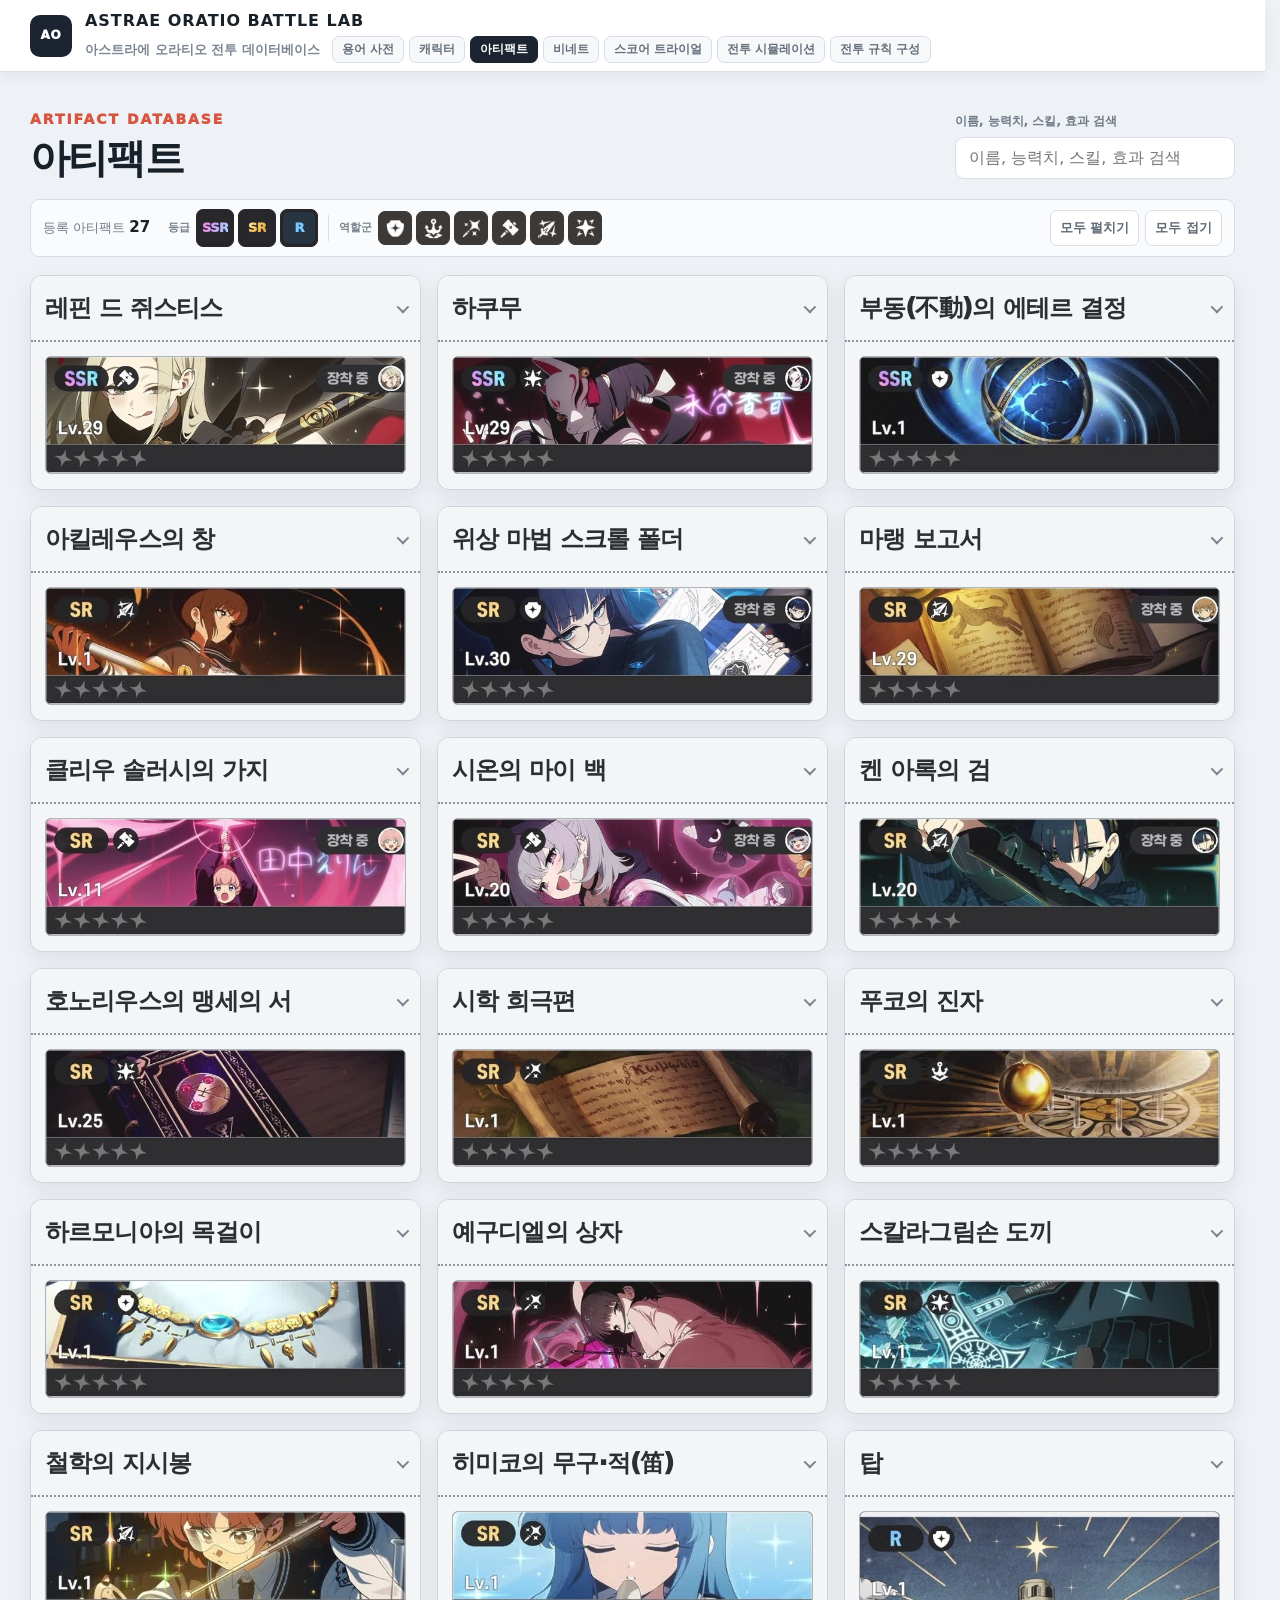
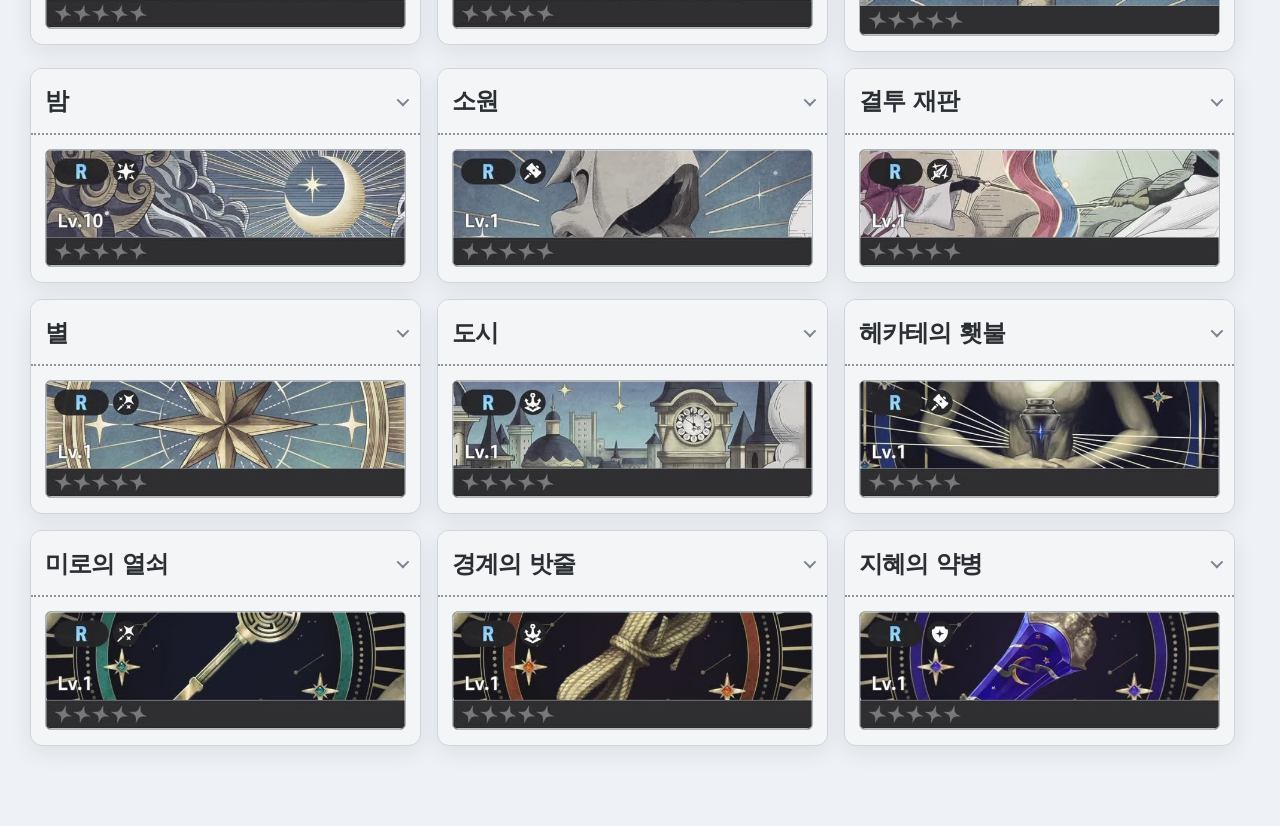
==== commit decea049: "V151: add combat rule guide with temporary-rule navigation and documented implementation scope" ====
--- a/artifacts.html
+++ b/artifacts.html
@@ -15,7 +15,7 @@
 <a class="brand-title" href="characters.html"><strong>ASTRAE ORATIO BATTLE LAB</strong></a>
 <div class="brand-lower">
 <small>아스트라에 오라티오 전투 데이터베이스</small>
-<nav aria-label="페이지 이동" class="site-nav"><a href="glossary.html">용어 사전</a><a href="characters.html">캐릭터</a><a href="artifacts.html" class="active" aria-current="page">아티팩트</a><a href="vignettes.html">비네트</a><a href="score-trial.html">스코어 트라이얼</a><a href="combat.html">전투 시뮬레이션</a></nav>
+<nav aria-label="페이지 이동" class="site-nav"><a href="glossary.html">용어 사전</a><a href="characters.html">캐릭터</a><a href="artifacts.html" class="active" aria-current="page">아티팩트</a><a href="vignettes.html">비네트</a><a href="score-trial.html">스코어 트라이얼</a><a href="combat.html">전투 시뮬레이션</a><a href="combat-rules.html">전투 규칙 구성</a></nav>
 </div>
 </div>
 </div>
@@ -73,3 +73,4 @@
 <script src="artifact.js?v=69"></script>
 </body>
 </html>
+
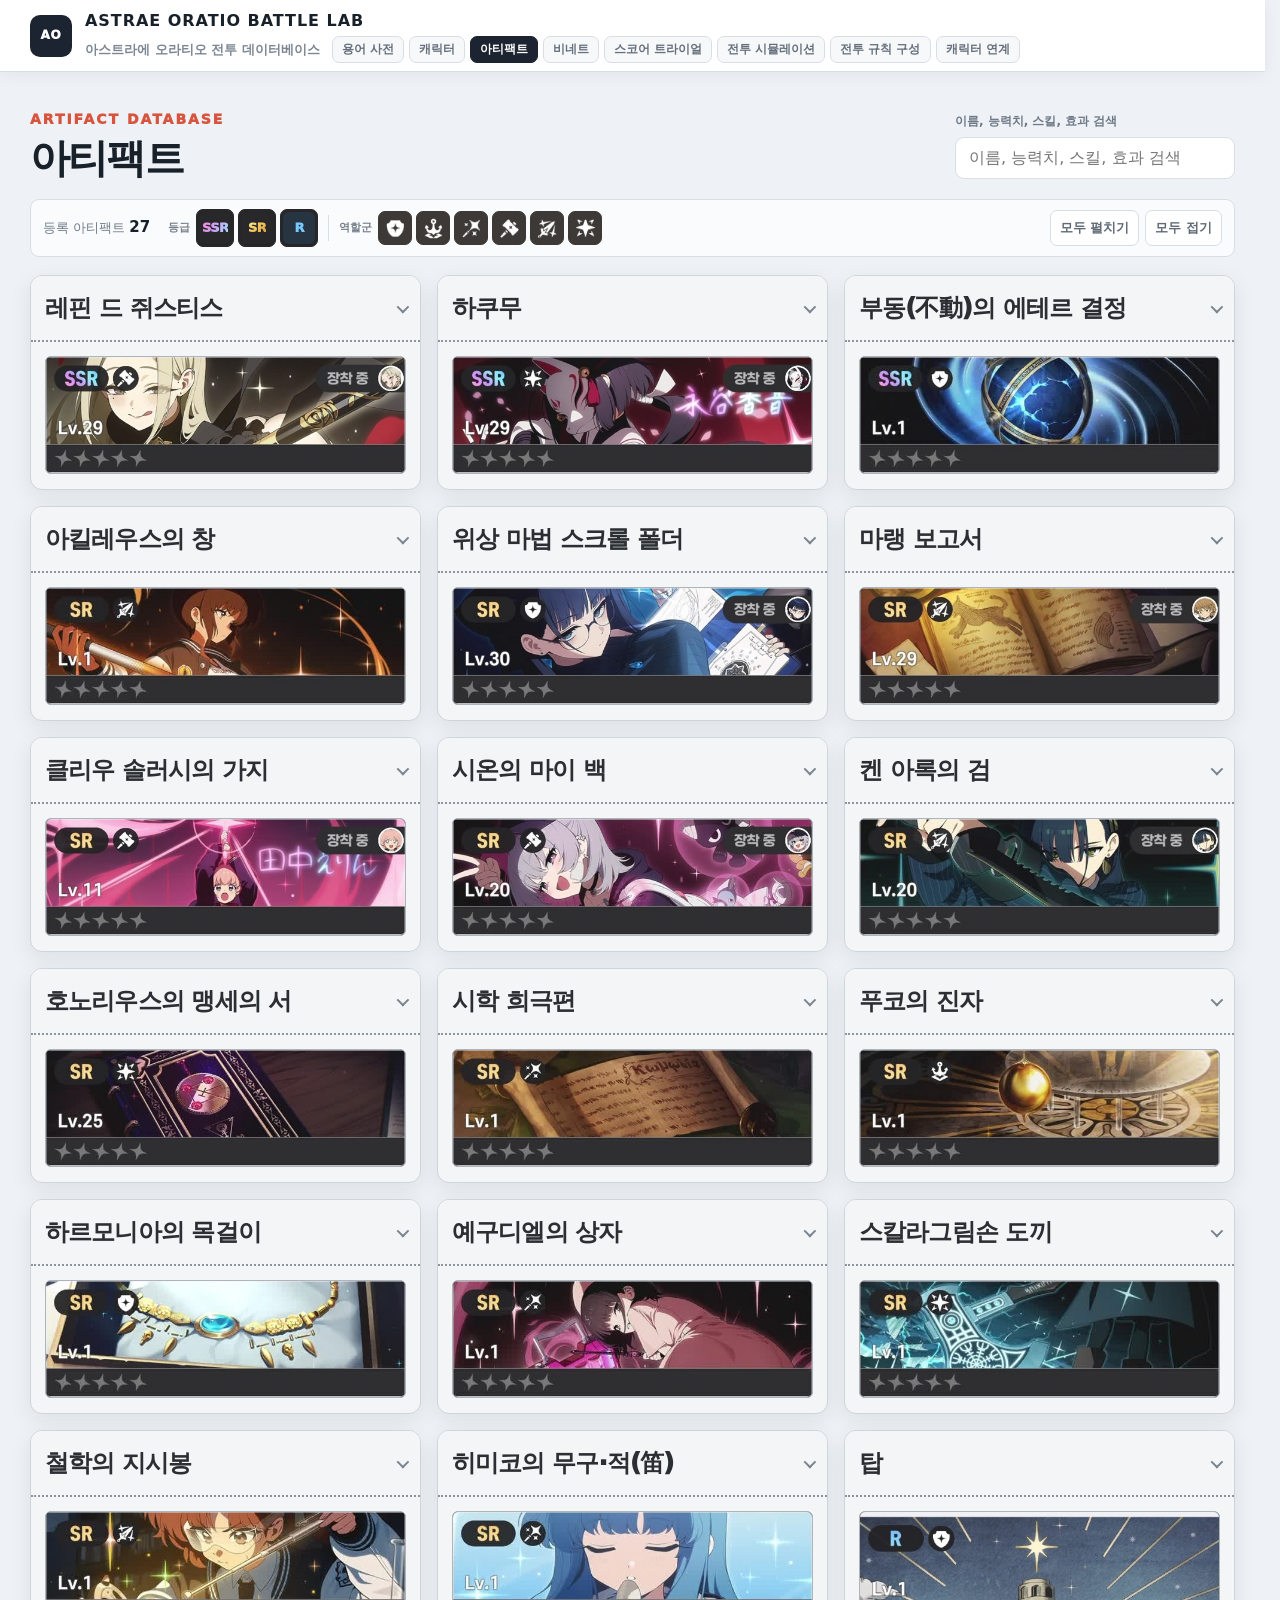
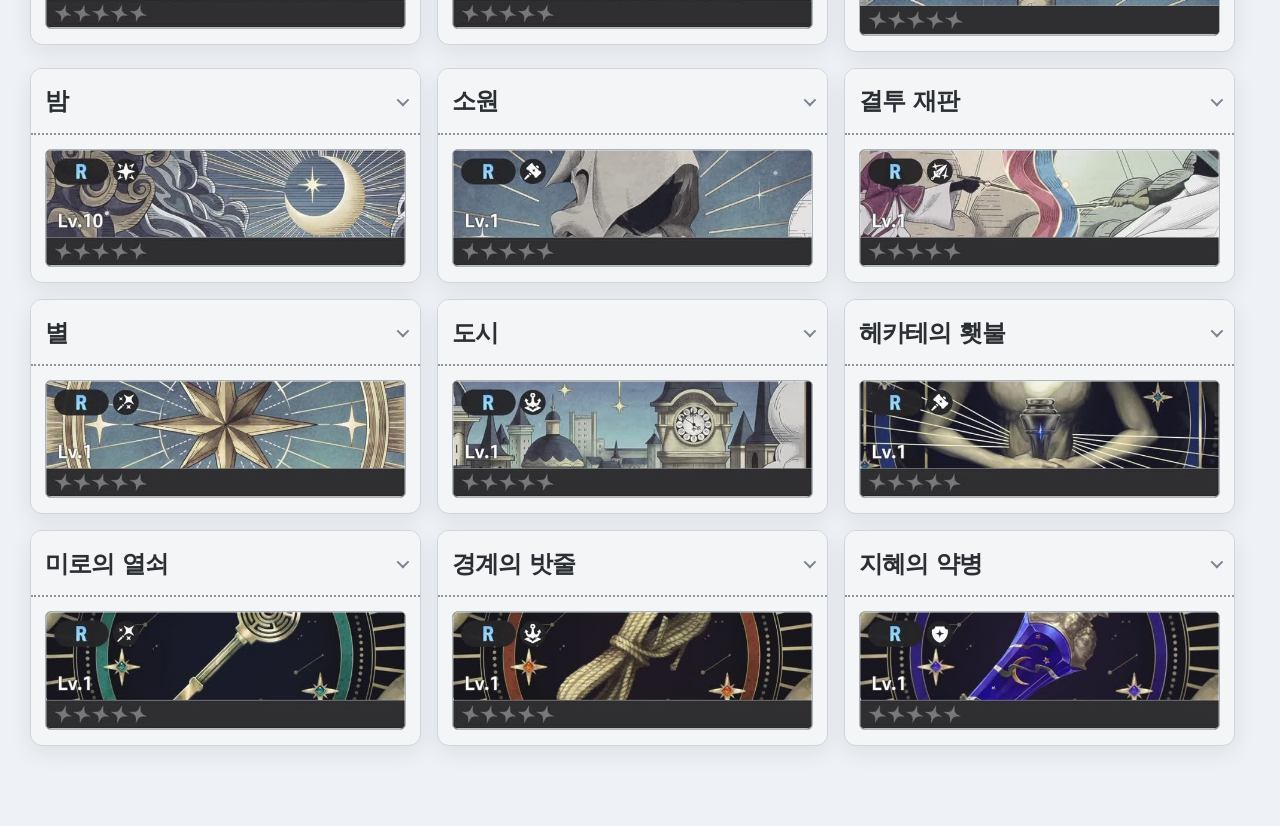
==== commit db60c558: "Add character synergy page and shared navigation to mobile archive; refresh combat notes" ====
--- a/artifacts.html
+++ b/artifacts.html
@@ -15,7 +15,7 @@
 <a class="brand-title" href="characters.html"><strong>ASTRAE ORATIO BATTLE LAB</strong></a>
 <div class="brand-lower">
 <small>아스트라에 오라티오 전투 데이터베이스</small>
-<nav aria-label="페이지 이동" class="site-nav"><a href="glossary.html">용어 사전</a><a href="characters.html">캐릭터</a><a href="artifacts.html" class="active" aria-current="page">아티팩트</a><a href="vignettes.html">비네트</a><a href="score-trial.html">스코어 트라이얼</a><a href="combat.html">전투 시뮬레이션</a><a href="combat-rules.html">전투 규칙 구성</a></nav>
+<nav aria-label="페이지 이동" class="site-nav"><a href="glossary.html">용어 사전</a><a href="characters.html">캐릭터</a><a href="artifacts.html" class="active" aria-current="page">아티팩트</a><a href="vignettes.html">비네트</a><a href="score-trial.html">스코어 트라이얼</a><a href="combat.html">전투 시뮬레이션</a><a href="combat-rules.html">전투 규칙 구성</a><a href="character-partners.html">캐릭터 연계</a></nav>
 </div>
 </div>
 </div>
@@ -74,3 +74,4 @@
 </body>
 </html>
 
+
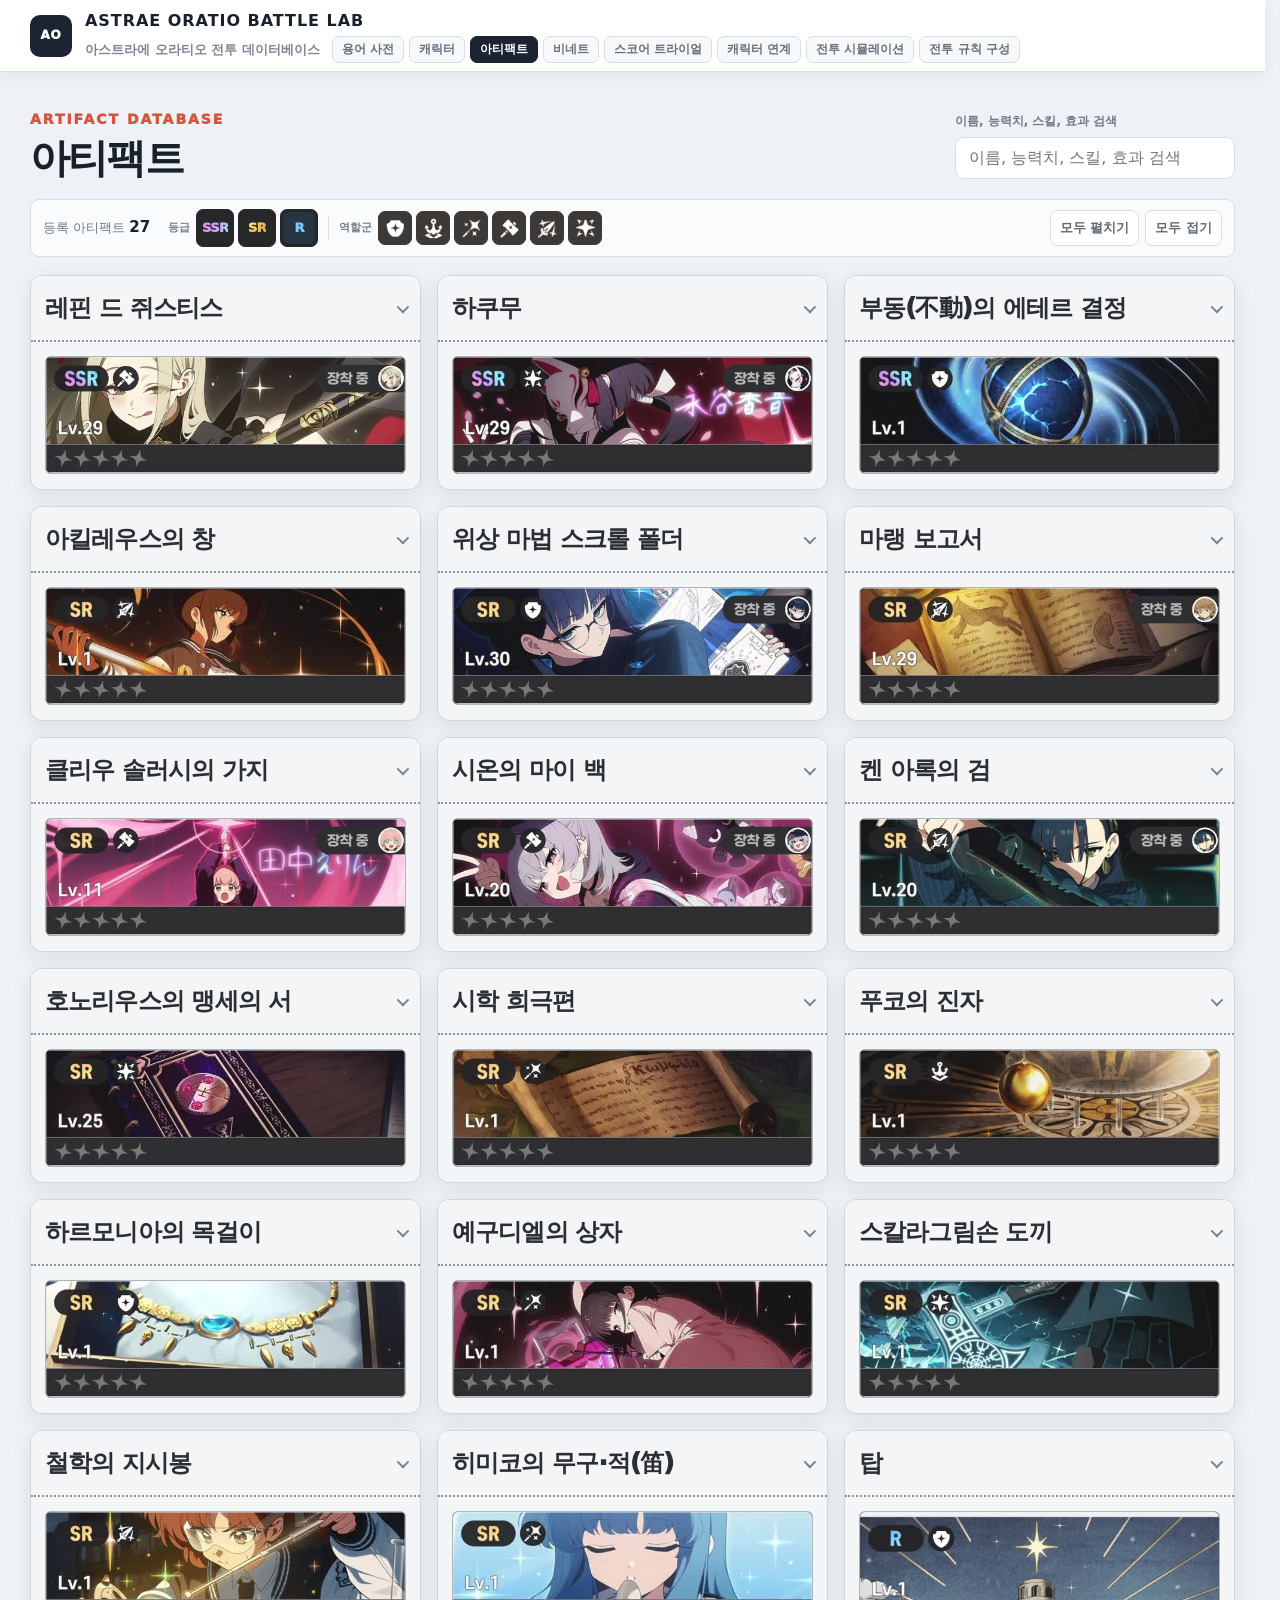
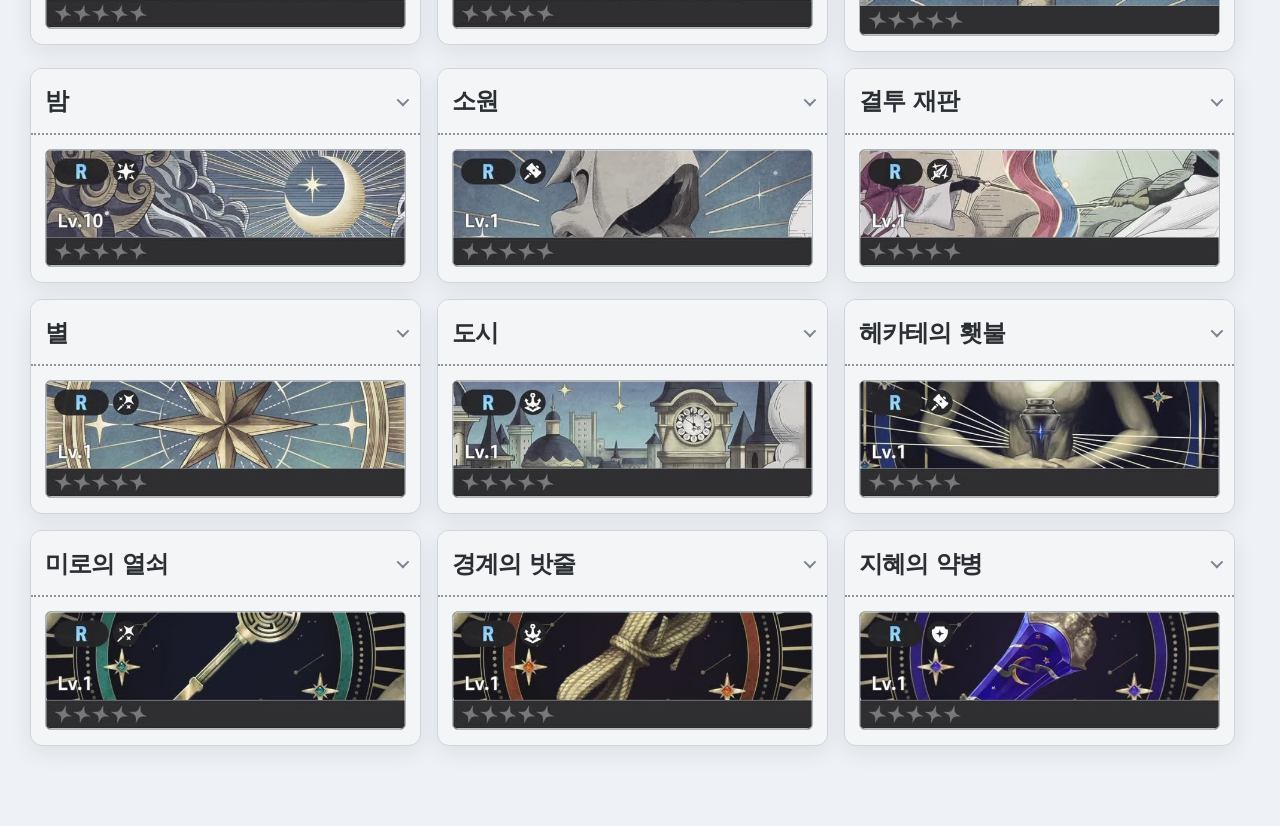
==== commit 21c497b8: "Place character synergy navigation after Score Trial" ====
--- a/artifacts.html
+++ b/artifacts.html
@@ -15,7 +15,7 @@
 <a class="brand-title" href="characters.html"><strong>ASTRAE ORATIO BATTLE LAB</strong></a>
 <div class="brand-lower">
 <small>아스트라에 오라티오 전투 데이터베이스</small>
-<nav aria-label="페이지 이동" class="site-nav"><a href="glossary.html">용어 사전</a><a href="characters.html">캐릭터</a><a href="artifacts.html" class="active" aria-current="page">아티팩트</a><a href="vignettes.html">비네트</a><a href="score-trial.html">스코어 트라이얼</a><a href="combat.html">전투 시뮬레이션</a><a href="combat-rules.html">전투 규칙 구성</a><a href="character-partners.html">캐릭터 연계</a></nav>
+<nav aria-label="페이지 이동" class="site-nav"><a href="glossary.html">용어 사전</a><a href="characters.html">캐릭터</a><a href="artifacts.html" class="active" aria-current="page">아티팩트</a><a href="vignettes.html">비네트</a><a href="score-trial.html">스코어 트라이얼</a><a href="character-partners.html">캐릭터 연계</a><a href="combat.html">전투 시뮬레이션</a><a href="combat-rules.html">전투 규칙 구성</a></nav>
 </div>
 </div>
 </div>
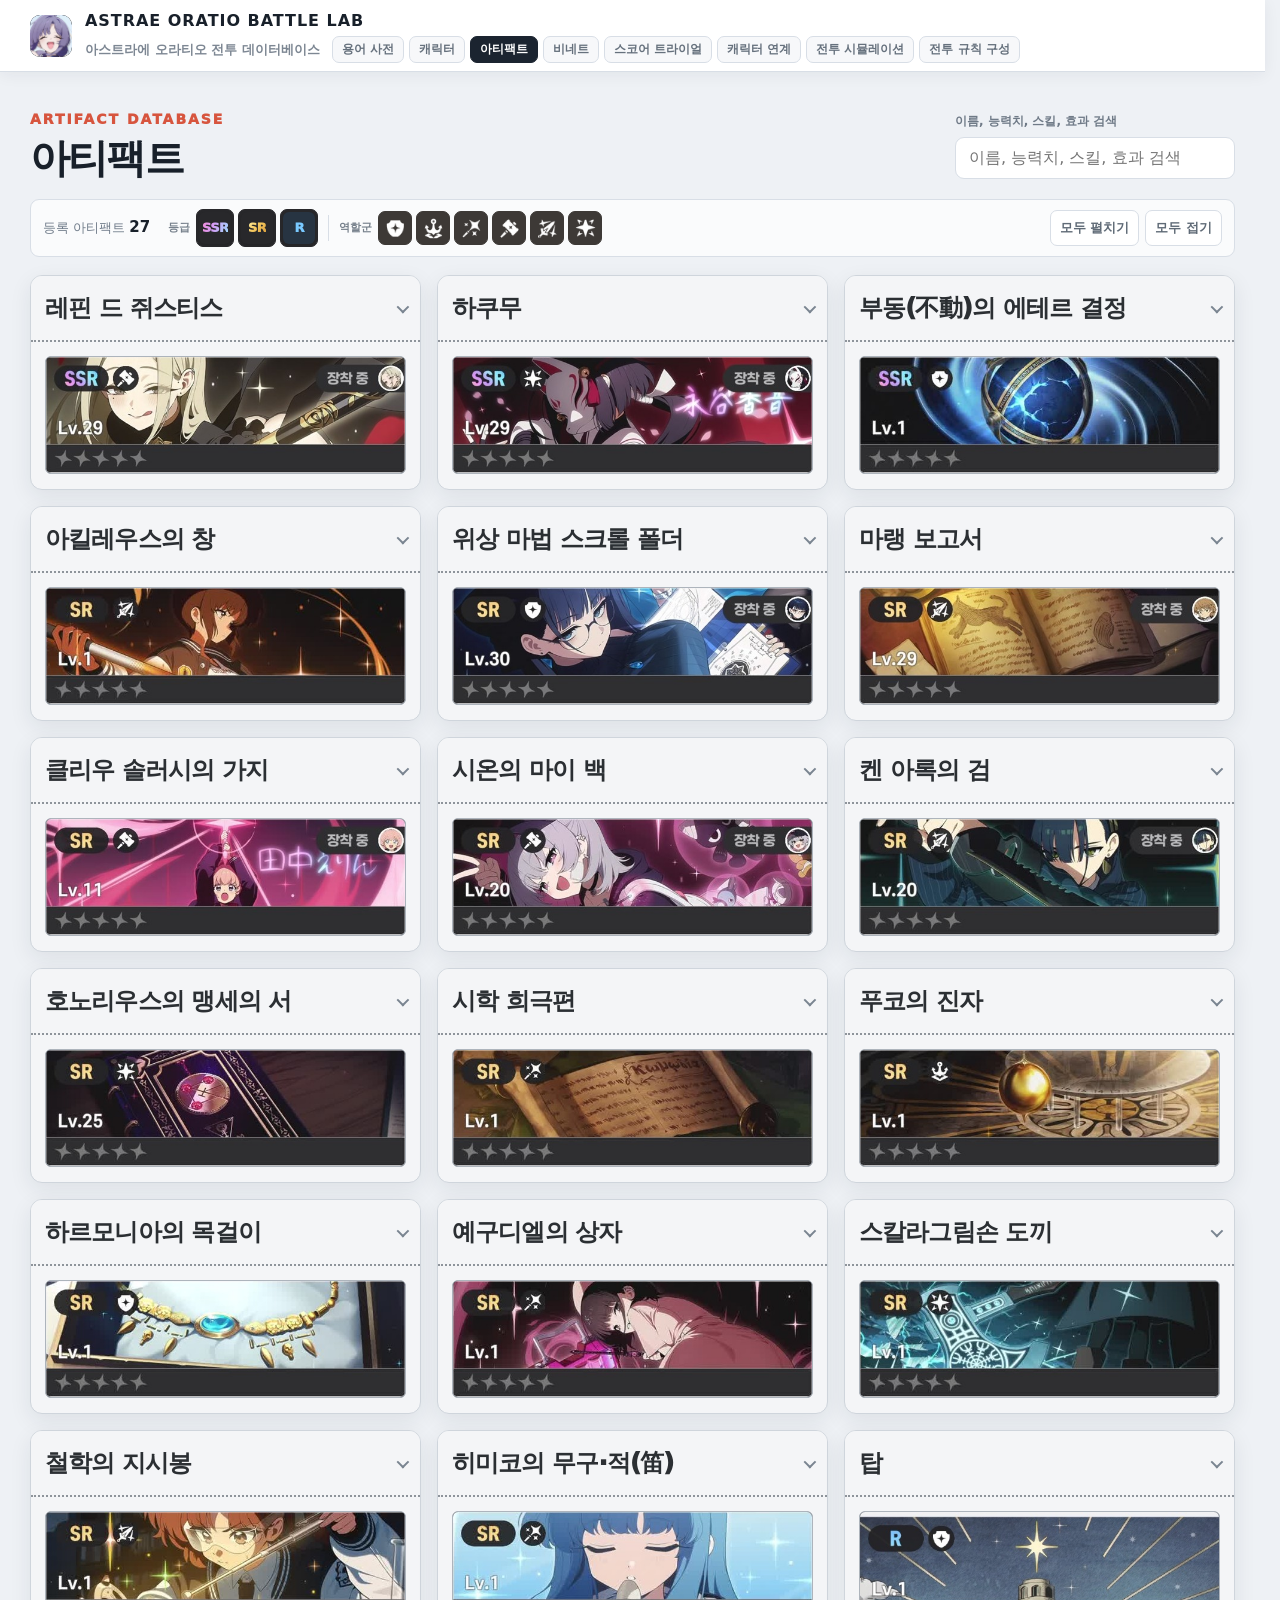
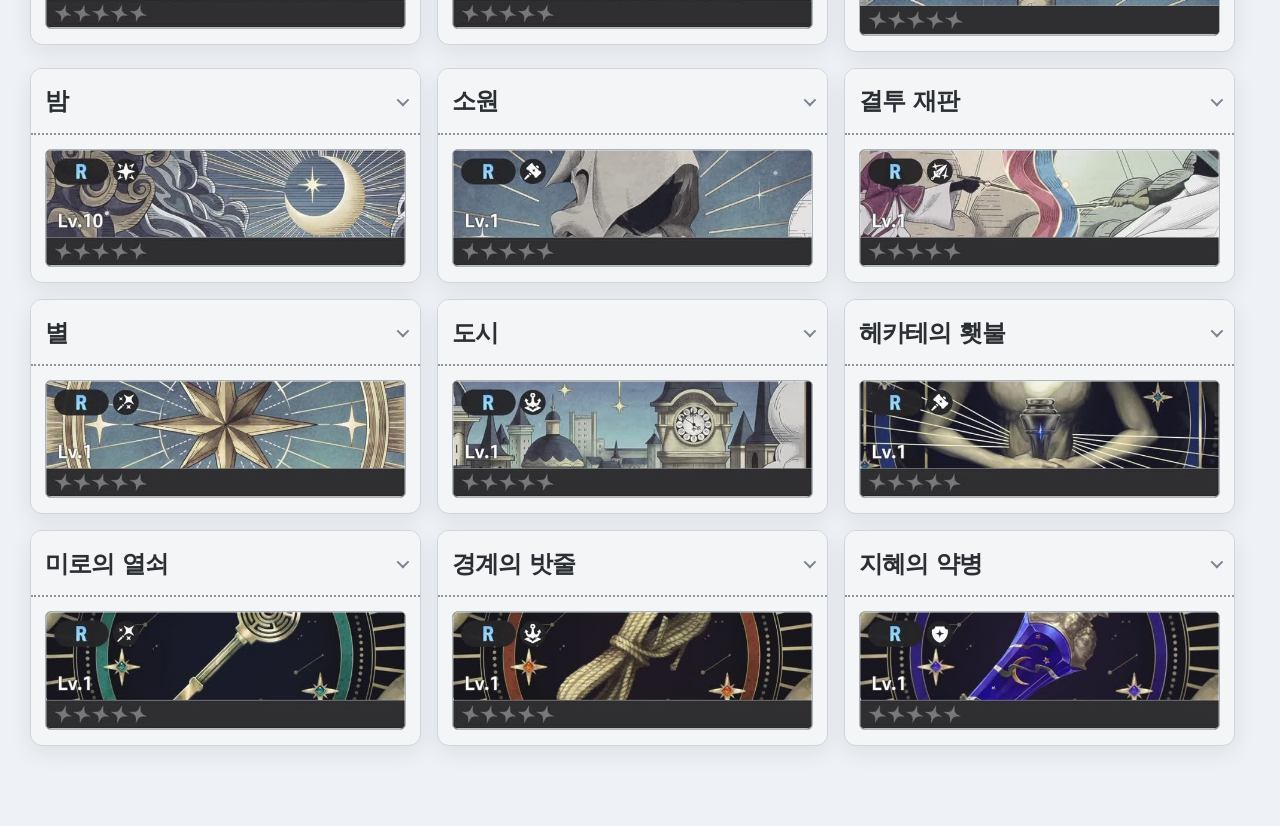
==== commit 211da4d3: "Use supplied portrait consistently across all page header logos" ====
--- a/artifacts.html
+++ b/artifacts.html
@@ -6,16 +6,17 @@
 <meta content="아스트라에 오라티오 전투 데이터베이스" name="description"/>
 <title>아티팩트 | Astrae Oratio Battle Lab</title>
 <link href="styles.css?v=70" rel="stylesheet"/>
+<style>.brand-mark{overflow:hidden;padding:0!important}.brand-mark>img{display:block;width:100%;height:100%;object-fit:cover;object-position:center;border-radius:inherit}</style>
 </head>
 <body>
 <header class="app-topbar">
 <div class="brand">
-<a aria-label="Astrae Oratio Battle Lab" class="brand-mark" href="characters.html">AO</a>
+<a aria-label="Astrae Oratio Battle Lab" class="brand-mark" href="characters.html"><img src="assets/site-brand-portrait.jpg" alt="" width="46" height="46" fetchpriority="high"></a>
 <div class="brand-copy">
 <a class="brand-title" href="characters.html"><strong>ASTRAE ORATIO BATTLE LAB</strong></a>
 <div class="brand-lower">
 <small>아스트라에 오라티오 전투 데이터베이스</small>
-<nav aria-label="페이지 이동" class="site-nav"><a href="glossary.html">용어 사전</a><a href="characters.html">캐릭터</a><a href="artifacts.html" class="active" aria-current="page">아티팩트</a><a href="vignettes.html">비네트</a><a href="score-trial.html">스코어 트라이얼</a><a href="character-partners.html">캐릭터 연계</a><a href="combat.html">전투 시뮬레이션</a><a href="combat-rules.html">전투 규칙 구성</a></nav>
+<nav aria-label="페이지 이동" class="site-nav"><a href="glossary.html">용어 사전</a><a href="characters.html">캐릭터</a><a href="artifacts.html" class="active" aria-current="page">아티팩트</a><a href="vignettes.html">비네트</a><a href="score-trial.html">스코어 트라이얼</a><a href="character-partners.html?v=nav-20261025">캐릭터 연계</a><a href="combat.html">전투 시뮬레이션</a><a href="combat-rules.html">전투 규칙 구성</a></nav>
 </div>
 </div>
 </div>
